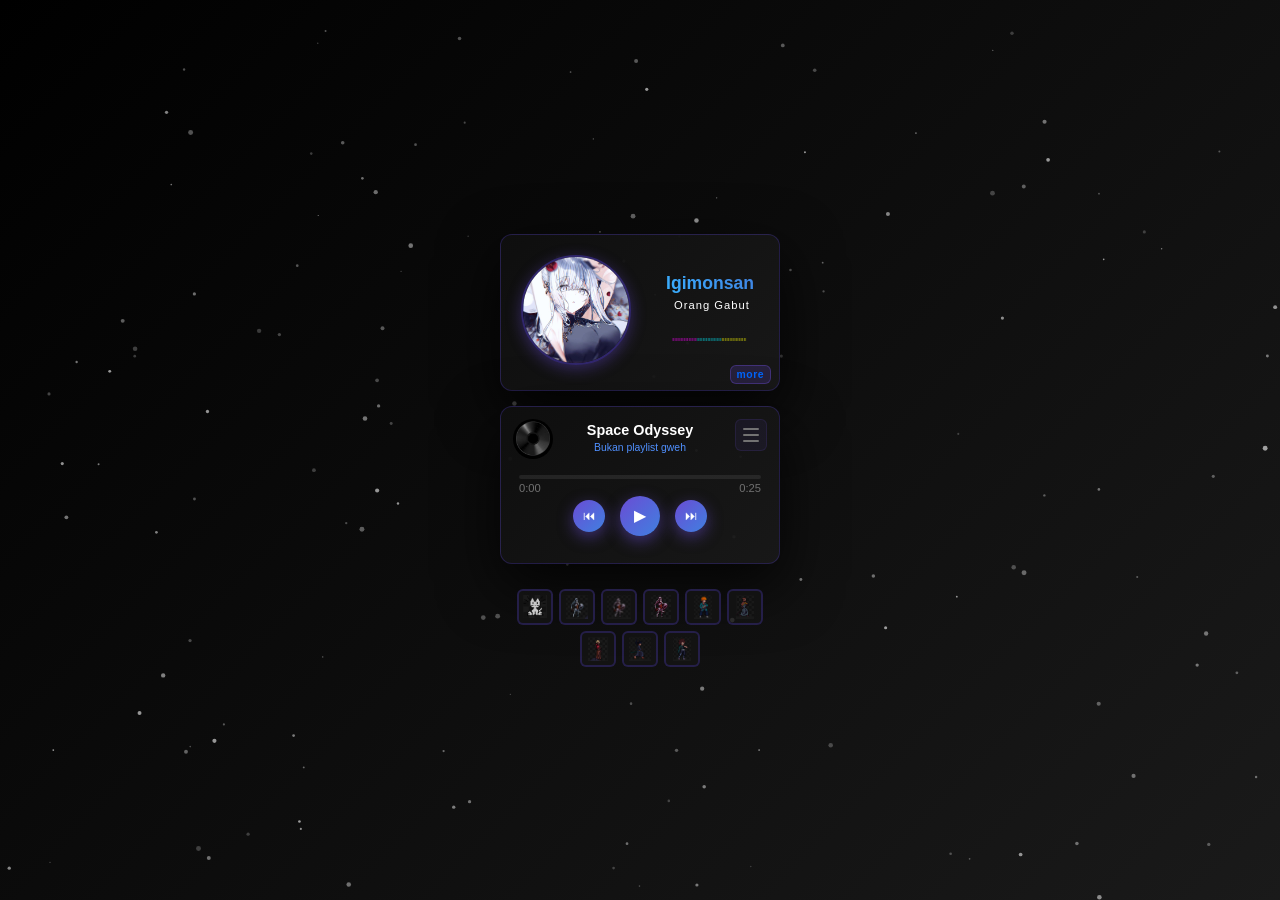
==== index.html @ a528ed0e "Page-2" ====
<!DOCTYPE html>
<html lang="id">

<head>
    <meta charset="UTF-8">
    <meta name="viewport" content="width=device-width, initial-scale=1.0">
    <title>Space Flip Cards</title>
    <link rel="stylesheet" href="style.css">
</head>

<body>
    <canvas id="particles-canvas"></canvas>

    <div class="container">
        <!-- Profile Card -->
        <div class="flip-card" id="profileCard">
            <div class="flip-card-inner">
                <div class="flip-card-front profile-front">
                    <div class="profile-image-container" id="profileImageContainer">
                        <img src="Assets/Profile Image/profile1.jpeg" alt="Profile" class="profile-image" id="profileImage">
                    </div>
                    <div class="profile-info">
                        <div class="profile-name">Igimonsan</div>
                        <div class="profile-title">Orang Gabut</div>
                        <canvas id="spectrum-canvas"></canvas>
                    </div>
                    <!-- More Button -->
                    <a href="Page_2/index.html" class="more-btn" title="View More">
                        More
                    </a>
                </div>
            </div>
        </div>

        <!-- Music Player Card -->
        <div class="flip-card" id="musicCard">
            <div class="flip-card-inner">
                <div class="flip-card-front">
                    <!-- Rotating Music Icon -->
                    <div class="rotating-music-icon">
                        <img src="Assets/Img/music_logo.jpeg" alt="Music Icon">
                    </div>

                    <!-- Playlist Menu Button -->
                    <button class="playlist-menu-btn" id="playlistMenuBtn">
                        <span></span>
                        <span></span>
                        <span></span>
                    </button>

                    <!-- Playlist Dropdown -->
                    <div class="playlist-dropdown" id="playlistDropdown">
                        <div class="playlist-header">Playlist</div>
                        <div class="playlist-items" id="playlistItems">
                            <!-- Playlist items will be generated by JS -->
                        </div>
                    </div>

                    <div class="music-player">
                        <div class="song-info">
                            <div class="song-title" id="songTitle">Space Odyssey</div>
                            <div class="song-artist">Bukan playlist gweh</div>
                        </div>
                        <div style="width: 100%;">
                            <div class="progress-container" id="progressContainer">
                                <div class="progress-bar" id="progressBar"></div>
                            </div>
                            <div class="time-display">
                                <span id="currentTime">0:00</span>
                                <span id="duration">0:00</span>
                            </div>
                        </div>
                        <div class="controls">
                            <button class="control-btn" id="prevBtn">⏮</button>
                            <button class="control-btn play-pause" id="playPauseBtn">▶</button>
                            <button class="control-btn" id="nextBtn">⏭</button>
                        </div>
                        <div class="error-message" id="errorMessage"></div>
                    </div>
                </div>
            </div>
        </div>

        <!-- Companion Control Panel -->
        <div class="companion-panel">
            <button class="companion-btn" data-companion="oneko" title="Oneko Cat">
                <img src="Assets/Img/oneko.png" alt="Oneko"
                    onerror="this.style.display='none'; this.parentElement.innerHTML='<span class=\'companion-btn-fallback\'>🐱</span>';">
            </button>
            <button class="companion-btn" data-companion="Knight_1" title="Knight 1">
                <img src="Assets/Img/Knight_1.png" alt="Knight 1"
                    onerror="this.style.display='none'; this.parentElement.innerHTML='<span class=\'companion-btn-fallback\'>⚔️</span>';">
            </button>
            <button class="companion-btn" data-companion="Knight_2" title="Knight 2">
                <img src="Assets/Img/Knight_2.png" alt="Knight 2"
                    onerror="this.style.display='none'; this.parentElement.innerHTML='<span class=\'companion-btn-fallback\'>🛡️</span>';">
            </button>
            <button class="companion-btn" data-companion="Knight_3" title="Knight 3">
                <img src="Assets/Img/Knight_3.png" alt="Knight 3"
                    onerror="this.style.display='none'; this.parentElement.innerHTML='<span class=\'companion-btn-fallback\'>⚔️</span>';">
            </button>
            <button class="companion-btn" data-companion="Fighter" title="Fighter">
                <img src="Assets/Img/Fighter.png" alt="Fighter"
                    onerror="this.style.display='none'; this.parentElement.innerHTML='<span class=\'companion-btn-fallback\'>👊</span>';">
            </button>
            <button class="companion-btn" data-companion="Fire_Wizard" title="Fire Wizard">
                <img src="Assets/Img/Fire_Wizard.png" alt="Fire Wizard"
                    onerror="this.style.display='none'; this.parentElement.innerHTML='<span class=\'companion-btn-fallback\'>🔥</span>';">
            </button>
            <button class="companion-btn" data-companion="Lightning_Mage" title="Lightning Mage">
                <img src="Assets/Img/Lightning_Mage.png" alt="Lightning Mage"
                    onerror="this.style.display='none'; this.parentElement.innerHTML='<span class=\'companion-btn-fallback\'>⚡</span>';">
            </button>
            <button class="companion-btn" data-companion="Samurai" title="Samurai">
                <img src="Assets/Img/Samurai.png" alt="Samurai"
                    onerror="this.style.display='none'; this.parentElement.innerHTML='<span class=\'companion-btn-fallback\'>🗡️</span>';">
            </button>
            <button class="companion-btn" data-companion="Shinobi" title="Shinobi">
                <img src="Assets/Img/Shinobi.png" alt="Shinobi"
                    onerror="this.style.display='none'; this.parentElement.innerHTML='<span class=\'companion-btn-fallback\'>🥷</span>';">
            </button>
        </div>
    </div>

    <audio id="audioPlayer" preload="metadata"></audio>
    <script src="script.js"></script>
    <script src="spectre.js"></script>
</body>

</html>
---- style.css ----
* {
    margin: 0;
    padding: 0;
    box-sizing: border-box;
    /* Disable tap highlight on mobile */
    -webkit-tap-highlight-color: transparent;
    -webkit-touch-callout: none;
    -webkit-user-select: none;
    -moz-user-select: none;
    -ms-user-select: none;
    user-select: none;
}

#spectrum-canvas {
    margin-left: 3.8px;
    width: 100% !important;
    height: 35px !important;
    margin-right: 2px !important;
    display: block !important;
    background: transparent !important;
    transform: translateZ(0) rotateX(0deg) rotateY(0deg) !important;
    backface-visibility: hidden !important;
    -webkit-backface-visibility: hidden !important;
    -webkit-transform: translateZ(0) rotateX(0deg) rotateY(0deg) !important;
    will-change: auto !important;
    position: relative !important;
}

.profile-info {
    transform: translateZ(0) rotateX(0deg) rotateY(0deg);
    backface-visibility: hidden;
    -webkit-backface-visibility: hidden;
    -webkit-transform: translateZ(0) rotateX(0deg) rotateY(0deg);
    transform-style: flat !important;
}

.profile-image-container {
    transform: translateZ(0) rotateX(0deg) rotateY(0deg);
    backface-visibility: hidden;
    -webkit-backface-visibility: hidden;
    transform-style: flat !important;
}

.profile-image {
    transform: translateZ(0) rotateX(0deg) rotateY(0deg);
    backface-visibility: hidden;
    -webkit-backface-visibility: hidden;
}

.flip-card-inner {
    backface-visibility: hidden;
    -webkit-backface-visibility: hidden;
}

body {
    font-family: 'Segoe UI', Tahoma, Geneva, Verdana, sans-serif;
    overflow-x: hidden;
    background: linear-gradient(135deg, #000000 0%, #0d0d0d 50%, #1a1a1a 100%);
    min-height: 100vh;
    display: flex;
    justify-content: center;
    align-items: center;
    padding: 20px;
    /* Additional mobile tap prevention */
    -webkit-tap-highlight-color: rgba(0, 0, 0, 0);
    -webkit-touch-callout: none;
}

#particles-canvas {
    position: fixed;
    top: 0;
    left: 0;
    width: 100%;
    height: 100%;
    z-index: 0;
}

.container {
    position: relative;
    z-index: 1;
    display: flex;
    flex-direction: column;
    gap: 15px;
    width: 100%;
    max-width: 280px;
}

.flip-card {
    width: 100%;
    aspect-ratio: 16 / 9;
    perspective: 1500px;
    cursor: pointer;
    transition: transform 0.3s ease-out;
    /* Disable tap highlight */
    -webkit-tap-highlight-color: transparent;
}

.flip-card:hover {
    transform: translateZ(20px);
}

.flip-card-inner {
    position: relative;
    width: 100%;
    height: 100%;
    transition: transform 0.6s ease-out;
    transform-style: preserve-3d;
}

.flip-card:hover .flip-card-inner,
.flip-card.flipped .flip-card-inner {
    transform: rotateY(25deg) rotateX(15deg);
}

.flip-card-front {
    position: absolute;
    width: 100%;
    height: 100%;
    backface-visibility: hidden;
    border-radius: 12px;
    padding: 18px;
    box-shadow: 0 20px 60px rgba(0, 0, 0, 0.8);
    background: linear-gradient(135deg, rgba(15, 15, 15, 0.95) 0%, rgba(25, 25, 25, 0.95) 100%);
    border: 1px solid rgba(80, 60, 200, 0.3);
    display: flex;
    align-items: center;
    justify-content: center;
}

/* More Button */
.more-btn {
    position: absolute;
    bottom: 6px;
    right: 8px;
    padding: 3px 6px;
    background: rgba(106, 76, 212, 0.2);
    border: 1px solid rgba(106, 76, 212, 0.4);
    border-radius: 6px;
    color: #0066ff;
    font-size: 0.65em;
    font-weight: 600;
    text-decoration: none;
    text-transform: lowercase;
    letter-spacing: 0.5px;
    cursor: pointer;
    transition: all 0.3s ease;
    z-index: 15;
    display: flex;
    align-items: center;
    justify-content: center;
    -webkit-tap-highlight-color: transparent;
    outline: none;
}

.more-btn:hover {
    background: rgba(106, 76, 212, 0.4);
    border-color: rgba(106, 76, 212, 0.6);
    transform: scale(1.05);
    box-shadow: 0 4px 12px rgba(106, 76, 212, 0.4);
}

.more-btn:active {
    transform: scale(0.95);
}

/* Rotating Music Icon */
.rotating-music-icon {
    position: absolute;
    top: 12px;
    left: 12px;
    width: 40px;
    height: 40px;
    animation: rotate 3s linear infinite;
    z-index: 10;
    border-radius: 50%;
    overflow: hidden;
}

.rotating-music-icon img {
    width: 100%;
    height: 100%;
    object-fit: cover;
    filter: drop-shadow(0 2px 8px rgba(106, 76, 212, 0.6));
}

@keyframes rotate {
    from {
        transform: rotate(0deg);
    }

    to {
        transform: rotate(360deg);
    }
}

/* Playlist Menu Button */
.playlist-menu-btn {
    position: absolute;
    top: 12px;
    right: 12px;
    width: 32px;
    height: 32px;
    background: rgba(106, 76, 212, 0.2);
    border: 1px solid rgba(106, 76, 212, 0.4);
    border-radius: 6px;
    cursor: not-allowed;
    display: flex;
    flex-direction: column;
    justify-content: center;
    align-items: center;
    gap: 4px;
    padding: 8px;
    z-index: 15;
    transition: all 0.3s ease;
    opacity: 0.4;
    /* Disable tap highlight */
    -webkit-tap-highlight-color: transparent;
    outline: none;
}

.playlist-menu-btn.enabled {
    cursor: pointer;
    opacity: 1;
}

.playlist-menu-btn.enabled:hover {
    background: rgba(106, 76, 212, 0.4);
    border-color: rgba(106, 76, 212, 0.6);
    transform: scale(1.05);
}

.playlist-menu-btn.active {
    background: rgba(106, 76, 212, 0.5);
    border-color: #6a4cd4;
}

.playlist-menu-btn span {
    display: block;
    width: 16px;
    height: 2px;
    background: #ffffff;
    border-radius: 1px;
    transition: all 0.3s ease;
}

.playlist-menu-btn.enabled:hover span {
    background: #6a4cd4;
}

/* Playlist Dropdown */
.playlist-dropdown {
    position: absolute;
    top: 50px;
    right: 12px;
    width: 200px;
    background: rgba(15, 15, 15, 0.98);
    border: 1px solid rgba(106, 76, 212, 0.5);
    border-radius: 8px;
    overflow: hidden;
    z-index: 20;
    opacity: 0;
    visibility: hidden;
    transform: translateY(-10px);
    transition: all 0.3s ease;
    box-shadow: 0 10px 30px rgba(0, 0, 0, 0.8);
}

.playlist-dropdown.show {
    opacity: 1;
    visibility: visible;
    transform: translateY(0);
}

.playlist-header {
    padding: 10px 12px;
    background: linear-gradient(135deg, rgba(106, 76, 212, 0.3), rgba(64, 128, 224, 0.3));
    color: #ffffff;
    font-size: 0.75em;
    font-weight: 600;
    text-transform: uppercase;
    letter-spacing: 1px;
    border-bottom: 1px solid rgba(106, 76, 212, 0.3);
}

.playlist-items {
    max-height: 160px;
    overflow-y: auto;
}

.playlist-items::-webkit-scrollbar {
    width: 6px;
}

.playlist-items::-webkit-scrollbar-track {
    background: rgba(255, 255, 255, 0.05);
}

.playlist-items::-webkit-scrollbar-thumb {
    background: rgba(106, 76, 212, 0.5);
    border-radius: 3px;
}

.playlist-items::-webkit-scrollbar-thumb:hover {
    background: rgba(106, 76, 212, 0.7);
}

.playlist-item {
    padding: 10px 12px;
    color: #cccccc;
    font-size: 0.75em;
    cursor: pointer;
    transition: all 0.2s ease;
    border-bottom: 1px solid rgba(255, 255, 255, 0.05);
    display: flex;
    align-items: center;
    gap: 8px;
    /* Disable tap highlight */
    -webkit-tap-highlight-color: transparent;
}

.playlist-item:hover {
    background: rgba(106, 76, 212, 0.2);
    color: #ffffff;
}

.playlist-item.active {
    background: linear-gradient(90deg, rgba(106, 76, 212, 0.3), rgba(64, 128, 224, 0.3));
    color: #ffffff;
    font-weight: 600;
}

.playlist-item::before {
    content: '♪';
    font-size: 1.2em;
    color: rgba(106, 76, 212, 0.6);
    transition: all 0.2s ease;
}

.playlist-item.active::before {
    color: #6a4cd4;
    animation: pulse 1.5s ease-in-out infinite;
}

@keyframes pulse {

    0%,
    100% {
        opacity: 1;
    }

    50% {
        opacity: 0.5;
    }
}

/* Profile Card Styles */
.profile-front {
    flex-direction: row;
    gap: 15px;
    justify-content: center;
    align-items: center;
}

.profile-image-container {
    flex-shrink: 0;
}

.profile-image {
    width: 110px;
    height: 110px;
    border-radius: 50%;
    object-fit: cover;
    border: 2px solid rgba(80, 60, 200, 0.5);
    box-shadow: 0 4px 15px rgba(106, 76, 212, 0.4);
    transition: opacity 0.3s ease, transform 0.3s ease;
}

.profile-image-container {
    flex-shrink: 0;
    cursor: pointer;
    /* Disable tap highlight */
    -webkit-tap-highlight-color: transparent;
}

.profile-image-container:hover .profile-image {
    transform: scale(1.05);
    box-shadow: 0 6px 20px rgba(106, 76, 212, 0.6);
}

.profile-info {
    display: flex;
    flex-direction: column;
    gap: 5px;
    text-align: left;
}

.profile-name {
    margin-left: 20px;
    font-size: 1.1em;
    font-weight: 700;
    background: linear-gradient(45deg, #39b0ff, #4080e0);
    -webkit-background-clip: text;
    -webkit-text-fill-color: transparent;
    background-clip: text;
    transform: translateZ(0) rotateX(0deg) rotateY(0deg);
}

.profile-title {
    margin-left: 28px;
    font-size: 0.7em;
    color: #ffffff;
    font-weight: 300;
    letter-spacing: 1px;
    transform: translateZ(0) rotateX(0deg) rotateY(0deg);
}

/* Music Player Styles */
.music-player {
    width: 100%;
    display: flex;
    flex-direction: column;
    align-items: center;
    gap: 12px;
}

.song-info {
    text-align: center;
}

.song-title {
    font-size: 0.9em;
    color: #ffffff;
    font-weight: 600;
    margin-bottom: 4px;
}

.song-artist {
    margin-bottom: 24px;
    font-size: 0.65em;
    color: #5090ff;
}

.progress-container {
    margin-top: -14px;
    width: 100%;
    height: 4px;
    background: rgba(255, 255, 255, 0.08);
    border-radius: 2px;
    overflow: hidden;
    cursor: pointer;
    /* Disable tap highlight */
    -webkit-tap-highlight-color: transparent;
}

.progress-bar {
    height: 100%;
    background: linear-gradient(90deg, #6a4cd4, #4080e0);
    width: 0%;
    transition: width 0.1s linear;
}

.time-display {
    display: flex;
    justify-content: space-between;
    width: 100%;
    color: #707070;
    font-size: 0.7em;
    margin-top: 3px;
}

.controls {
    display: flex;
    gap: 15px;
    align-items: center;
}

.control-btn {
    margin-bottom: -5px;
    margin-top: -10px;
    width: 32px;
    height: 32px;
    border-radius: 50%;
    border: none;
    background: linear-gradient(135deg, #6a4cd4, #4080e0);
    color: white;
    font-size: 0.8em;
    cursor: pointer;
    transition: all 0.3s;
    display: flex;
    align-items: center;
    justify-content: center;
    box-shadow: 0 5px 15px rgba(106, 76, 212, 0.5);
    /* Disable tap highlight */
    -webkit-tap-highlight-color: transparent;
    outline: none;
}

.control-btn:hover {
    transform: scale(1.1);
    box-shadow: 0 8px 25px rgba(106, 76, 212, 0.7);
}

.control-btn:active {
    transform: scale(0.95);
}

.control-btn.play-pause {
    width: 40px;
    height: 40px;
    font-size: 1em;
}

.error-message {
    font-size: 0.7em;
    color: #ff6b6b;
    text-align: center;
    margin-top: 5px;
}

/* Companion Control Panel */
.companion-panel {
    position: relative;
    z-index: 1;
    display: flex;
    justify-content: center;
    gap: 6px;
    margin-top: 10px;
    flex-wrap: wrap;
}

.companion-btn {
    width: 36px;
    height: 36px;
    border: 2px solid rgba(80, 60, 200, 0.3);
    border-radius: 6px;
    background: rgba(20, 20, 20, 0.8);
    cursor: pointer;
    transition: all 0.3s ease;
    padding: 4px;
    position: relative;
    overflow: hidden;
    display: flex;
    align-items: center;
    justify-content: center;
    /* Disable tap highlight */
    -webkit-tap-highlight-color: transparent;
    outline: none;
}

.companion-btn:hover {
    border-color: rgba(106, 76, 212, 0.6);
    transform: scale(1.1);
    box-shadow: 0 4px 12px rgba(106, 76, 212, 0.4);
}

.companion-btn.active {
    border-color: #6a4cd4;
    background: linear-gradient(135deg, rgba(106, 76, 212, 0.4), rgba(64, 128, 224, 0.4));
    box-shadow: 0 0 15px rgba(106, 76, 212, 0.7);
}

.companion-btn img {
    width: 100%;
    height: 100%;
    object-fit: contain;
    filter: brightness(0.9);
    transition: filter 0.3s ease;
}

.companion-btn.active img {
    filter: brightness(1.2);
}

.companion-btn:active {
    transform: scale(0.95);
}

.companion-btn-fallback {
    font-size: 1.2em;
}

/* Responsive Design - Mobile First Approach */
@media (max-width: 768px) {
    body {
        padding: 30px 20px;
    }

    .container {
        display: flex;
        flex-direction: column;
        gap: 15px;
        width: 150%;
        max-width: 340px;
        height: 100vh;
        justify-content: flex-start;
        align-items: center;
        padding-top: 150px;
    }

    #spectrum-canvas {
        width: 120px !important;
        height: 35px !important;
        margin-left: -28.5px !important;
        display: block !important;
        transform: translateZ(0) rotateX(0deg) rotateY(0deg) !important;
        backface-visibility: hidden !important;
        -webkit-backface-visibility: hidden !important;
        -webkit-transform: translateZ(0) rotateX(0deg) rotateY(0deg) !important;
        will-change: auto !important;
        position: relative !important;
    }

    .profile-info {
        transform: translateZ(0) rotateX(0deg) rotateY(0deg);
        backface-visibility: hidden;
        -webkit-backface-visibility: hidden;
        transform-style: flat !important;
    }

    .profile-image-container {
        transform: translateZ(0) rotateX(0deg) rotateY(0deg);
        transform-style: flat !important;
    }

    .flip-card-front {
        padding: 24px;
    }

    .profile-image {
        margin-right: 25px;
        transform: scale(0.95);
        transform-origin: left center;
    }

    .profile-name {
        margin-left: -20px;
        font-size: 1.4em;
    }

    .profile-title {
        margin-left: -10px;
        font-size: 0.85em;
    }

    .more-btn {
        bottom: 3px;
        right: 5px;
        padding: 1px 8px;
        font-size: 0.55em;
    }

    .rotating-music-icon {
        width: 35px;
        height: 35px;
        top: 10px;
        left: 10px;
    }

    .playlist-menu-btn {
        width: 30px;
        height: 30px;
        top: 10px;
        right: 10px;
    }

    .playlist-menu-btn span {
        width: 14px;
    }

    .playlist-dropdown {
        width: 180px;
        top: 45px;
        right: 10px;
    }

    .song-title {
        font-size: 0.8em;
    }

    .song-artist {
        font-size: 0.8em;
    }

    .progress-container {
        margin-top: 20px;
        margin-bottom: -33px;
        height: 2px;
    }

    .time-display {
        font-size: 0.65em;
        margin-top: 35px;
    }

    #musicCard .song-title {
        margin-top: 15px;
        margin-bottom: -5px;
        font-size: 0.8em;
        font-family: 'Orbitron', monospace;
    }

    #musicCard .song-artist {
        font-family: 'Share Tech Mono', monospace;
        margin-top: 9px;
        margin-bottom: -10px;
        font-size: 0.6em;
    }

    #musicCard .control-btn {
        margin-bottom: 5px;
        width: 34px;
        height: 34px;
        font-size: 1em;
    }

    #musicCard .control-btn.play-pause {
        width: 36px;
        height: 36px;
        font-size: 1.0em;
    }

    .controls {
        gap: 18px;
    }

    .error-message {
        font-size: 0.85em;
    }

    .companion-panel {
        gap: 9px;
        margin-top: 10px;
    }

    .companion-btn {
        width: 66px;
        height: 66px;
        padding: 3px;
        border-radius: 6px;
    }

    .companion-btn-fallback {
        font-size: 1.2em;
    }

    .flip-card {
        aspect-ratio: unset !important;
        width: 75%;
        height: 130px;
    }
}

@media (max-width: 480px) {
    body {
        padding: 25px 15px;
    }

    .container {
        max-width: 380px;
        gap: 18px;
    }

    .flip-card-front {
        padding: 22px;
    }

    .profile-image {
        width: 90px;
        height: 90px;
    }

    .profile-name {
        font-size: 1.3em;
    }

    .profile-title {
        font-size: 0.8em;
    }

    .more-btn {
        padding: 4px 12px;
        font-size: 0.65em;
    }

    .rotating-music-icon {
        width: 32px;
        height: 32px;
    }

    .song-title {
        font-size: 1.05em;
    }

    .song-artist {
        font-size: 0.75em;
    }

    .control-btn {
        width: 42px;
        height: 42px;
        font-size: 0.95em;
    }

    .control-btn.play-pause {
        width: 54px;
        height: 54px;
        font-size: 1.25em;
    }

    #spectrum-canvas {
        transform: translateZ(0) rotateX(0deg) rotateY(0deg) !important;
        -webkit-transform: translateZ(0) rotateX(0deg) rotateY(0deg) !important;
    }

    .controls {
        gap: 18px;
    }

    .companion-btn {
        width: 48px;
        height: 48px;
    }

    .companion-btn-fallback {
        font-size: 1.4em;
    }
}

@media (max-width: 360px) {
    .container {
        max-width: 340px;
    }

    .profile-image {
        width: 80px;
        height: 80px;
    }

    .more-btn {
        padding: 4px 10px;
        font-size: 0.6em;
    }

    .rotating-music-icon {
        width: 28px;
        height: 28px;
    }

    .companion-btn {
        width: 44px;
        height: 44px;
    }
}
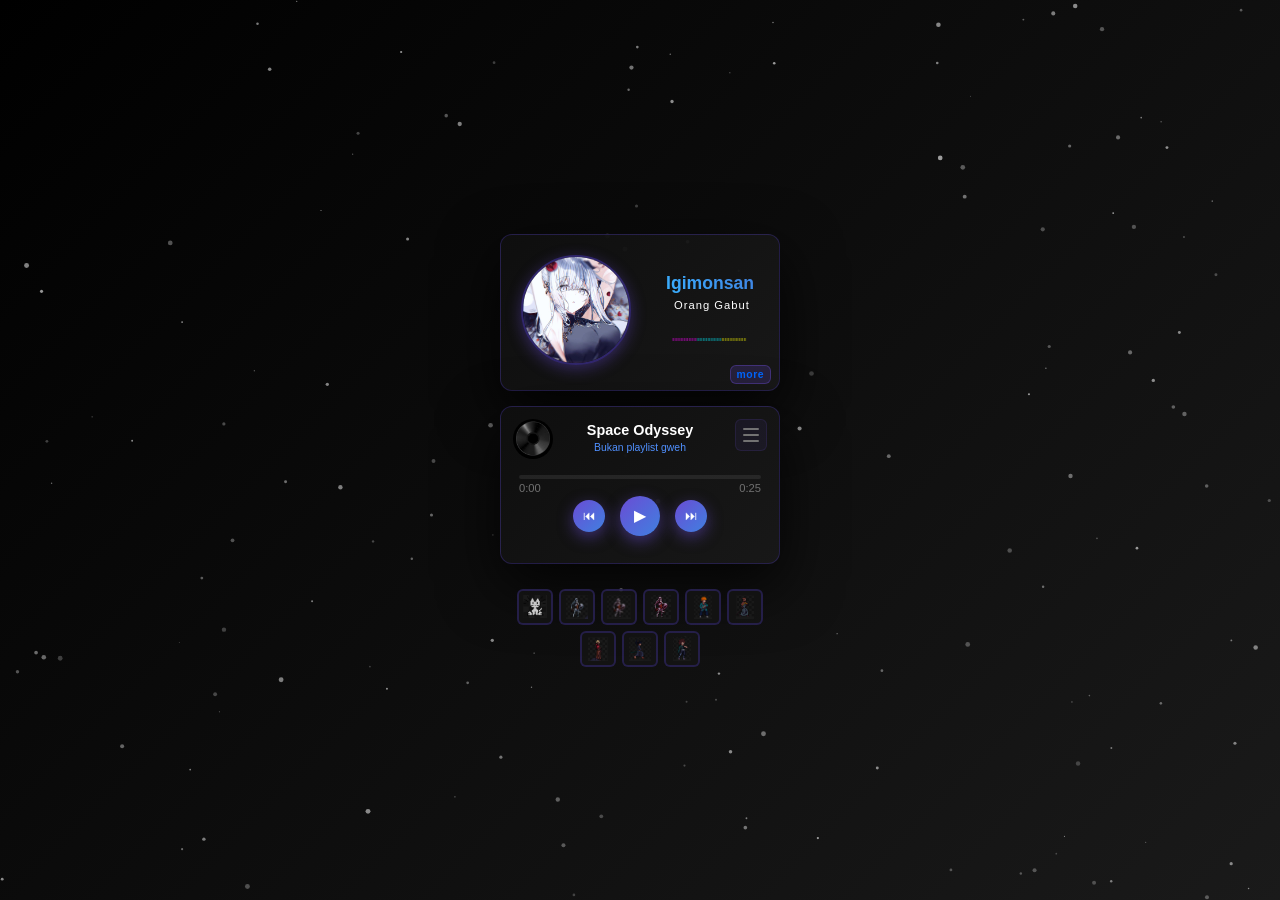
==== commit 72ae7c40: "update_page2" ====
--- a/index.html
+++ b/index.html
@@ -4,7 +4,7 @@
 <head>
     <meta charset="UTF-8">
     <meta name="viewport" content="width=device-width, initial-scale=1.0">
-    <title>Space Flip Cards</title>
+    <title>Gabut</title>
     <link rel="stylesheet" href="style.css">
 </head>
 
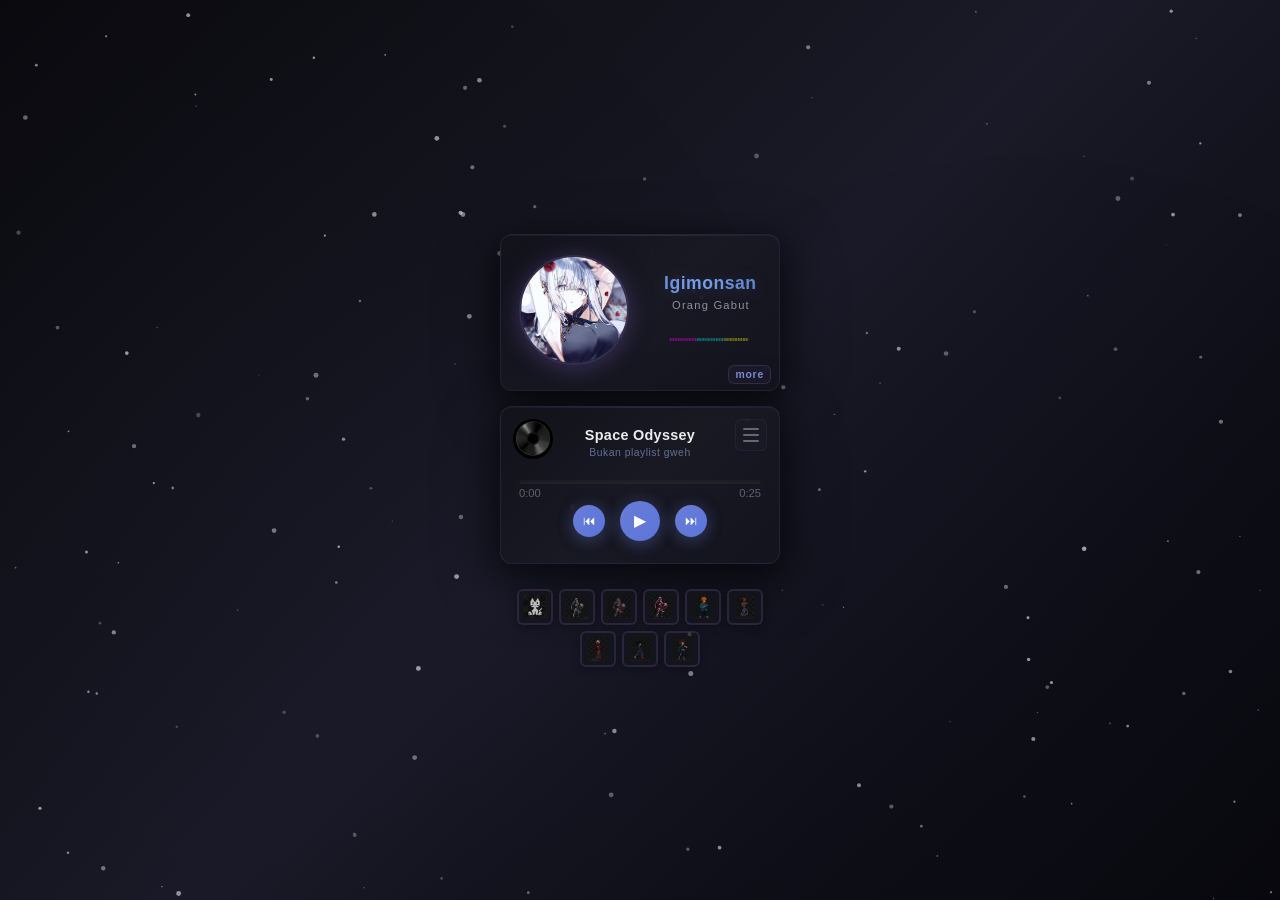
==== commit c5336e9f: "Update_Tampilan" ====
--- a/index.html
+++ b/index.html
@@ -17,7 +17,8 @@
             <div class="flip-card-inner">
                 <div class="flip-card-front profile-front">
                     <div class="profile-image-container" id="profileImageContainer">
-                        <img src="Assets/Profile Image/profile1.jpeg" alt="Profile" class="profile-image" id="profileImage">
+                        <img src="Assets/Profile Image/profile1.jpeg" alt="Profile" class="profile-image"
+                            id="profileImage">
                     </div>
                     <div class="profile-info">
                         <div class="profile-name">Igimonsan</div>
--- a/style.css
+++ b/style.css
@@ -1,8 +1,8 @@
+
 * {
     margin: 0;
     padding: 0;
     box-sizing: border-box;
-    /* Disable tap highlight on mobile */
     -webkit-tap-highlight-color: transparent;
     -webkit-touch-callout: none;
     -webkit-user-select: none;
@@ -55,15 +55,47 @@
 body {
     font-family: 'Segoe UI', Tahoma, Geneva, Verdana, sans-serif;
     overflow-x: hidden;
-    background: linear-gradient(135deg, #000000 0%, #0d0d0d 50%, #1a1a1a 100%);
+
+    background:
+        linear-gradient(135deg,
+            #0a0a0f 0%,
+            #12121a 25%,
+            #1a1a28 50%,
+            #0f0f18 75%,
+            #08080d 100%);
     min-height: 100vh;
     display: flex;
     justify-content: center;
     align-items: center;
     padding: 20px;
-    /* Additional mobile tap prevention */
+    position: relative;
     -webkit-tap-highlight-color: rgba(0, 0, 0, 0);
     -webkit-touch-callout: none;
+}
+
+body::before {
+    content: '';
+    position: fixed;
+    top: 0;
+    left: 0;
+    width: 100%;
+    height: 100%;
+    background-image:
+        radial-gradient(circle at 20% 50%, rgba(50, 40, 90, 0.03) 0%, transparent 50%),
+        radial-gradient(circle at 80% 80%, rgba(40, 50, 100, 0.02) 0%, transparent 50%);
+    pointer-events: none;
+    z-index: 0;
+    animation: subtleGrain 8s ease-in-out infinite alternate;
+}
+
+@keyframes subtleGrain {
+    0% {
+        opacity: 0.4;
+    }
+
+    100% {
+        opacity: 0.6;
+    }
 }
 
 #particles-canvas {
@@ -90,8 +122,7 @@
     aspect-ratio: 16 / 9;
     perspective: 1500px;
     cursor: pointer;
-    transition: transform 0.3s ease-out;
-    /* Disable tap highlight */
+    transition: transform 0.5s cubic-bezier(0.25, 0.46, 0.45, 0.94);
     -webkit-tap-highlight-color: transparent;
 }
 
@@ -103,7 +134,7 @@
     position: relative;
     width: 100%;
     height: 100%;
-    transition: transform 0.6s ease-out;
+    transition: transform 0.8s cubic-bezier(0.34, 1.56, 0.64, 1);
     transform-style: preserve-3d;
 }
 
@@ -119,31 +150,55 @@
     backface-visibility: hidden;
     border-radius: 12px;
     padding: 18px;
-    box-shadow: 0 20px 60px rgba(0, 0, 0, 0.8);
-    background: linear-gradient(135deg, rgba(15, 15, 15, 0.95) 0%, rgba(25, 25, 25, 0.95) 100%);
-    border: 1px solid rgba(80, 60, 200, 0.3);
+    box-shadow:
+        0 8px 32px rgba(0, 0, 0, 0.6),
+        0 16px 64px rgba(0, 0, 0, 0.4),
+        inset 0 1px 0 rgba(255, 255, 255, 0.03);
+    background:
+        linear-gradient(135deg,
+            rgba(18, 18, 26, 0.92) 0%,
+            rgba(25, 25, 35, 0.95) 50%,
+            rgba(20, 20, 30, 0.93) 100%);
+    border: 1px solid rgba(100, 80, 160, 0.2);
     display: flex;
     align-items: center;
     justify-content: center;
-}
-
-/* More Button */
+    position: relative;
+    overflow: hidden;
+}
+
+.flip-card-front::before {
+    content: '';
+    position: absolute;
+    top: 0;
+    left: 0;
+    right: 0;
+    height: 1px;
+    background: linear-gradient(90deg,
+            transparent,
+            rgba(120, 100, 180, 0.15),
+            transparent);
+}
+
 .more-btn {
     position: absolute;
     bottom: 6px;
     right: 8px;
     padding: 3px 6px;
-    background: rgba(106, 76, 212, 0.2);
-    border: 1px solid rgba(106, 76, 212, 0.4);
+    /* Refined glass background */
+    background: rgba(80, 70, 120, 0.12);
+    border: 1px solid rgba(120, 100, 180, 0.25);
     border-radius: 6px;
-    color: #0066ff;
+    /* Elegant blue-purple gradient */
+    color: #7a8fd8;
     font-size: 0.65em;
     font-weight: 600;
     text-decoration: none;
     text-transform: lowercase;
-    letter-spacing: 0.5px;
+    letter-spacing: 0.8px;
     cursor: pointer;
-    transition: all 0.3s ease;
+    /* Smoother transition */
+    transition: all 0.4s cubic-bezier(0.25, 0.46, 0.45, 0.94);
     z-index: 15;
     display: flex;
     align-items: center;
@@ -153,24 +208,27 @@
 }
 
 .more-btn:hover {
-    background: rgba(106, 76, 212, 0.4);
-    border-color: rgba(106, 76, 212, 0.6);
+    background: rgba(100, 85, 150, 0.22);
+    border-color: rgba(130, 110, 200, 0.4);
     transform: scale(1.05);
-    box-shadow: 0 4px 12px rgba(106, 76, 212, 0.4);
+    /* Softer, more refined glow */
+    box-shadow:
+        0 4px 16px rgba(100, 80, 160, 0.25),
+        0 0 24px rgba(120, 100, 180, 0.15);
+    color: #8fa5e8;
 }
 
 .more-btn:active {
     transform: scale(0.95);
 }
 
-/* Rotating Music Icon */
 .rotating-music-icon {
     position: absolute;
     top: 12px;
     left: 12px;
     width: 40px;
     height: 40px;
-    animation: rotate 3s linear infinite;
+    animation: rotate 4s linear infinite;
     z-index: 10;
     border-radius: 50%;
     overflow: hidden;
@@ -180,7 +238,7 @@
     width: 100%;
     height: 100%;
     object-fit: cover;
-    filter: drop-shadow(0 2px 8px rgba(106, 76, 212, 0.6));
+    filter: drop-shadow(0 2px 12px rgba(90, 70, 140, 0.4));
 }
 
 @keyframes rotate {
@@ -193,15 +251,14 @@
     }
 }
 
-/* Playlist Menu Button */
 .playlist-menu-btn {
     position: absolute;
     top: 12px;
     right: 12px;
     width: 32px;
     height: 32px;
-    background: rgba(106, 76, 212, 0.2);
-    border: 1px solid rgba(106, 76, 212, 0.4);
+    background: rgba(80, 70, 120, 0.12);
+    border: 1px solid rgba(120, 100, 180, 0.25);
     border-radius: 6px;
     cursor: not-allowed;
     display: flex;
@@ -211,9 +268,8 @@
     gap: 4px;
     padding: 8px;
     z-index: 15;
-    transition: all 0.3s ease;
+    transition: all 0.4s cubic-bezier(0.25, 0.46, 0.45, 0.94);
     opacity: 0.4;
-    /* Disable tap highlight */
     -webkit-tap-highlight-color: transparent;
     outline: none;
 }
@@ -224,45 +280,46 @@
 }
 
 .playlist-menu-btn.enabled:hover {
-    background: rgba(106, 76, 212, 0.4);
-    border-color: rgba(106, 76, 212, 0.6);
+    background: rgba(100, 85, 150, 0.22);
+    border-color: rgba(130, 110, 200, 0.4);
     transform: scale(1.05);
 }
 
 .playlist-menu-btn.active {
-    background: rgba(106, 76, 212, 0.5);
-    border-color: #6a4cd4;
+    background: rgba(110, 90, 160, 0.28);
+    border-color: rgba(140, 120, 210, 0.5);
 }
 
 .playlist-menu-btn span {
     display: block;
     width: 16px;
     height: 2px;
-    background: #ffffff;
+    background: rgba(255, 255, 255, 0.85);
     border-radius: 1px;
-    transition: all 0.3s ease;
+    transition: all 0.4s ease;
 }
 
 .playlist-menu-btn.enabled:hover span {
-    background: #6a4cd4;
-}
-
-/* Playlist Dropdown */
+    background: rgba(140, 120, 210, 0.9);
+}
+
 .playlist-dropdown {
     position: absolute;
     top: 50px;
     right: 12px;
     width: 200px;
-    background: rgba(15, 15, 15, 0.98);
-    border: 1px solid rgba(106, 76, 212, 0.5);
+    background: rgba(15, 15, 22, 0.96);
+    border: 1px solid rgba(120, 100, 180, 0.3);
     border-radius: 8px;
     overflow: hidden;
     z-index: 20;
     opacity: 0;
     visibility: hidden;
     transform: translateY(-10px);
-    transition: all 0.3s ease;
-    box-shadow: 0 10px 30px rgba(0, 0, 0, 0.8);
+    transition: all 0.4s cubic-bezier(0.34, 1.56, 0.64, 1);
+    box-shadow:
+        0 12px 40px rgba(0, 0, 0, 0.7),
+        0 0 24px rgba(80, 60, 140, 0.15);
 }
 
 .playlist-dropdown.show {
@@ -273,72 +330,74 @@
 
 .playlist-header {
     padding: 10px 12px;
-    background: linear-gradient(135deg, rgba(106, 76, 212, 0.3), rgba(64, 128, 224, 0.3));
-    color: #ffffff;
+    background: linear-gradient(135deg,
+            rgba(90, 75, 140, 0.25),
+            rgba(70, 90, 150, 0.25));
+    color: rgba(255, 255, 255, 0.9);
     font-size: 0.75em;
     font-weight: 600;
     text-transform: uppercase;
-    letter-spacing: 1px;
-    border-bottom: 1px solid rgba(106, 76, 212, 0.3);
+    letter-spacing: 1.2px;
+    border-bottom: 1px solid rgba(120, 100, 180, 0.2);
 }
 
 .playlist-items {
     max-height: 160px;
     overflow-y: auto;
 }
-
 .playlist-items::-webkit-scrollbar {
     width: 6px;
 }
 
 .playlist-items::-webkit-scrollbar-track {
-    background: rgba(255, 255, 255, 0.05);
+    background: rgba(255, 255, 255, 0.03);
 }
 
 .playlist-items::-webkit-scrollbar-thumb {
-    background: rgba(106, 76, 212, 0.5);
+    background: rgba(100, 85, 150, 0.4);
     border-radius: 3px;
 }
 
 .playlist-items::-webkit-scrollbar-thumb:hover {
-    background: rgba(106, 76, 212, 0.7);
+    background: rgba(120, 100, 180, 0.6);
 }
 
 .playlist-item {
     padding: 10px 12px;
-    color: #cccccc;
+    color: rgba(200, 200, 210, 0.85);
     font-size: 0.75em;
     cursor: pointer;
-    transition: all 0.2s ease;
-    border-bottom: 1px solid rgba(255, 255, 255, 0.05);
+    transition: all 0.3s ease;
+    border-bottom: 1px solid rgba(255, 255, 255, 0.03);
     display: flex;
     align-items: center;
     gap: 8px;
-    /* Disable tap highlight */
     -webkit-tap-highlight-color: transparent;
 }
 
 .playlist-item:hover {
-    background: rgba(106, 76, 212, 0.2);
-    color: #ffffff;
+    background: rgba(90, 75, 140, 0.15);
+    color: rgba(255, 255, 255, 0.95);
 }
 
 .playlist-item.active {
-    background: linear-gradient(90deg, rgba(106, 76, 212, 0.3), rgba(64, 128, 224, 0.3));
-    color: #ffffff;
+    background: linear-gradient(90deg,
+            rgba(90, 75, 140, 0.25),
+            rgba(70, 90, 150, 0.25));
+    color: rgba(255, 255, 255, 0.95);
     font-weight: 600;
 }
 
 .playlist-item::before {
     content: '♪';
     font-size: 1.2em;
-    color: rgba(106, 76, 212, 0.6);
-    transition: all 0.2s ease;
+    color: rgba(100, 85, 150, 0.5);
+    transition: all 0.3s ease;
 }
 
 .playlist-item.active::before {
-    color: #6a4cd4;
-    animation: pulse 1.5s ease-in-out infinite;
+    color: rgba(140, 120, 210, 0.8);
+    animation: pulse 2s ease-in-out infinite;
 }
 
 @keyframes pulse {
@@ -349,11 +408,10 @@
     }
 
     50% {
-        opacity: 0.5;
-    }
-}
-
-/* Profile Card Styles */
+        opacity: 0.4;
+    }
+}
+
 .profile-front {
     flex-direction: row;
     gap: 15px;
@@ -363,6 +421,8 @@
 
 .profile-image-container {
     flex-shrink: 0;
+    cursor: pointer;
+    -webkit-tap-highlight-color: transparent;
 }
 
 .profile-image {
@@ -370,21 +430,19 @@
     height: 110px;
     border-radius: 50%;
     object-fit: cover;
-    border: 2px solid rgba(80, 60, 200, 0.5);
-    box-shadow: 0 4px 15px rgba(106, 76, 212, 0.4);
-    transition: opacity 0.3s ease, transform 0.3s ease;
-}
-
-.profile-image-container {
-    flex-shrink: 0;
-    cursor: pointer;
-    /* Disable tap highlight */
-    -webkit-tap-highlight-color: transparent;
+    border: 2px solid rgba(110, 90, 160, 0.35);
+    box-shadow:
+        0 4px 20px rgba(90, 70, 140, 0.35),
+        0 0 30px rgba(100, 80, 150, 0.2);
+    transition: all 0.5s cubic-bezier(0.25, 0.46, 0.45, 0.94);
 }
 
 .profile-image-container:hover .profile-image {
     transform: scale(1.05);
-    box-shadow: 0 6px 20px rgba(106, 76, 212, 0.6);
+    border-color: rgba(130, 110, 200, 0.5);
+    box-shadow:
+        0 6px 28px rgba(100, 80, 160, 0.45),
+        0 0 40px rgba(120, 100, 180, 0.3);
 }
 
 .profile-info {
@@ -393,28 +451,31 @@
     gap: 5px;
     text-align: left;
 }
-
 .profile-name {
     margin-left: 20px;
     font-size: 1.1em;
     font-weight: 700;
-    background: linear-gradient(45deg, #39b0ff, #4080e0);
+    background: linear-gradient(120deg,
+            #6a8dd8 0%,
+            #7a9de8 40%,
+            #5a7dc8 100%);
     -webkit-background-clip: text;
     -webkit-text-fill-color: transparent;
     background-clip: text;
     transform: translateZ(0) rotateX(0deg) rotateY(0deg);
+    letter-spacing: 0.5px;
+    filter: drop-shadow(0 2px 8px rgba(90, 120, 200, 0.2));
 }
 
 .profile-title {
     margin-left: 28px;
     font-size: 0.7em;
-    color: #ffffff;
+    color: rgba(180, 185, 200, 0.75);
     font-weight: 300;
-    letter-spacing: 1px;
+    letter-spacing: 1.2px;
     transform: translateZ(0) rotateX(0deg) rotateY(0deg);
 }
 
-/* Music Player Styles */
 .music-player {
     width: 100%;
     display: flex;
@@ -429,43 +490,51 @@
 
 .song-title {
     font-size: 0.9em;
-    color: #ffffff;
+    color: rgba(255, 255, 255, 0.92);
     font-weight: 600;
     margin-bottom: 4px;
+    letter-spacing: 0.3px;
 }
 
 .song-artist {
     margin-bottom: 24px;
     font-size: 0.65em;
-    color: #5090ff;
+    color: rgba(130, 150, 200, 0.7);
+    font-weight: 400;
+    letter-spacing: 0.5px;
 }
 
 .progress-container {
     margin-top: -14px;
     width: 100%;
     height: 4px;
-    background: rgba(255, 255, 255, 0.08);
+    background: rgba(255, 255, 255, 0.05);
     border-radius: 2px;
     overflow: hidden;
     cursor: pointer;
-    /* Disable tap highlight */
     -webkit-tap-highlight-color: transparent;
+    box-shadow: inset 0 1px 3px rgba(0, 0, 0, 0.3);
 }
 
 .progress-bar {
     height: 100%;
-    background: linear-gradient(90deg, #6a4cd4, #4080e0);
+    background: linear-gradient(90deg,
+            #7a8dd8 0%,
+            #6a85d8 50%,
+            #5a7dd8 100%);
     width: 0%;
     transition: width 0.1s linear;
+    box-shadow: 0 0 12px rgba(100, 120, 200, 0.4);
 }
 
 .time-display {
     display: flex;
     justify-content: space-between;
     width: 100%;
-    color: #707070;
+    color: rgba(140, 145, 160, 0.6);
     font-size: 0.7em;
     margin-top: 3px;
+    font-weight: 400;
 }
 
 .controls {
@@ -475,29 +544,37 @@
 }
 
 .control-btn {
-    margin-bottom: -5px;
+    margin-bottom: -15px;
     margin-top: -10px;
     width: 32px;
     height: 32px;
     border-radius: 50%;
     border: none;
-    background: linear-gradient(135deg, #6a4cd4, #4080e0);
+    background: linear-gradient(135deg,
+            #6a7dd8 0%,
+            #5a75d8 100%);
     color: white;
     font-size: 0.8em;
     cursor: pointer;
-    transition: all 0.3s;
+    transition: all 0.4s cubic-bezier(0.25, 0.46, 0.45, 0.94);
     display: flex;
     align-items: center;
     justify-content: center;
-    box-shadow: 0 5px 15px rgba(106, 76, 212, 0.5);
-    /* Disable tap highlight */
+    box-shadow:
+        0 4px 16px rgba(90, 110, 180, 0.35),
+        0 0 20px rgba(100, 120, 200, 0.15);
     -webkit-tap-highlight-color: transparent;
     outline: none;
 }
 
 .control-btn:hover {
     transform: scale(1.1);
-    box-shadow: 0 8px 25px rgba(106, 76, 212, 0.7);
+    box-shadow:
+        0 6px 24px rgba(100, 120, 200, 0.45),
+        0 0 30px rgba(110, 130, 210, 0.25);
+    background: linear-gradient(135deg,
+            #7a8de8 0%,
+            #6a85e8 100%);
 }
 
 .control-btn:active {
@@ -512,12 +589,11 @@
 
 .error-message {
     font-size: 0.7em;
-    color: #ff6b6b;
+    color: rgba(255, 120, 130, 0.8);
     text-align: center;
     margin-top: 5px;
 }
 
-/* Companion Control Panel */
 .companion-panel {
     position: relative;
     z-index: 1;
@@ -531,44 +607,65 @@
 .companion-btn {
     width: 36px;
     height: 36px;
-    border: 2px solid rgba(80, 60, 200, 0.3);
+    border: 2px solid rgba(110, 90, 160, 0.25);
     border-radius: 6px;
-    background: rgba(20, 20, 20, 0.8);
+    background: rgba(20, 20, 28, 0.7);
     cursor: pointer;
-    transition: all 0.3s ease;
+    transition: all 0.4s cubic-bezier(0.25, 0.46, 0.45, 0.94);
     padding: 4px;
     position: relative;
     overflow: hidden;
     display: flex;
     align-items: center;
     justify-content: center;
-    /* Disable tap highlight */
     -webkit-tap-highlight-color: transparent;
     outline: none;
+    box-shadow: 0 2px 8px rgba(0, 0, 0, 0.3);
+}
+
+.companion-btn::before {
+    content: '';
+    position: absolute;
+    inset: 0;
+    background: radial-gradient(circle at center,
+            rgba(100, 80, 150, 0.08) 0%,
+            transparent 70%);
+    opacity: 0;
+    transition: opacity 0.4s ease;
 }
 
 .companion-btn:hover {
-    border-color: rgba(106, 76, 212, 0.6);
+    border-color: rgba(130, 110, 200, 0.45);
     transform: scale(1.1);
-    box-shadow: 0 4px 12px rgba(106, 76, 212, 0.4);
+    box-shadow:
+        0 4px 16px rgba(90, 70, 140, 0.3),
+        0 0 20px rgba(100, 80, 150, 0.2);
+}
+
+.companion-btn:hover::before {
+    opacity: 1;
 }
 
 .companion-btn.active {
-    border-color: #6a4cd4;
-    background: linear-gradient(135deg, rgba(106, 76, 212, 0.4), rgba(64, 128, 224, 0.4));
-    box-shadow: 0 0 15px rgba(106, 76, 212, 0.7);
+    border-color: rgba(140, 120, 210, 0.6);
+    background: linear-gradient(135deg,
+            rgba(90, 75, 140, 0.35),
+            rgba(70, 90, 150, 0.35));
+    box-shadow:
+        0 0 20px rgba(110, 90, 170, 0.5),
+        0 4px 16px rgba(90, 70, 140, 0.4);
 }
 
 .companion-btn img {
     width: 100%;
     height: 100%;
     object-fit: contain;
-    filter: brightness(0.9);
-    transition: filter 0.3s ease;
+    filter: brightness(0.85) saturate(0.9);
+    transition: filter 0.4s ease;
 }
 
 .companion-btn.active img {
-    filter: brightness(1.2);
+    filter: brightness(1.1) saturate(1.1);
 }
 
 .companion-btn:active {
@@ -579,7 +676,6 @@
     font-size: 1.2em;
 }
 
-/* Responsive Design - Mobile First Approach */
 @media (max-width: 768px) {
     body {
         padding: 30px 20px;
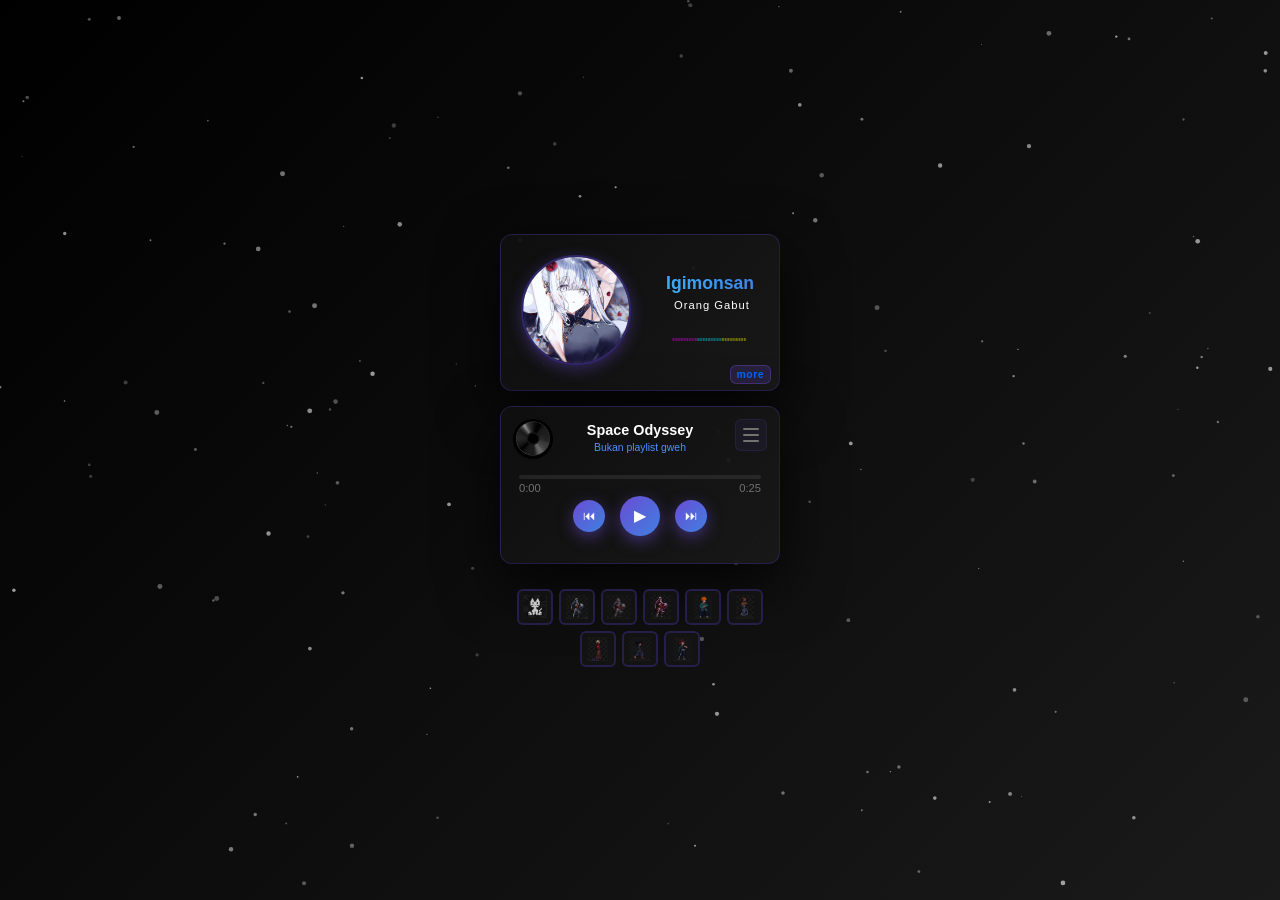
==== commit 351ede17: "fixplaylist" ====
--- a/index.html
+++ b/index.html
@@ -53,7 +53,7 @@
                     <div class="playlist-dropdown" id="playlistDropdown">
                         <div class="playlist-header">Playlist</div>
                         <div class="playlist-items" id="playlistItems">
-                            <!-- Playlist items will be generated by JS -->
+                            
                         </div>
                     </div>
 
--- a/style.css
+++ b/style.css
@@ -1,8 +1,8 @@
-
 * {
     margin: 0;
     padding: 0;
     box-sizing: border-box;
+    /* Disable tap highlight on mobile */
     -webkit-tap-highlight-color: transparent;
     -webkit-touch-callout: none;
     -webkit-user-select: none;
@@ -55,47 +55,15 @@
 body {
     font-family: 'Segoe UI', Tahoma, Geneva, Verdana, sans-serif;
     overflow-x: hidden;
-
-    background:
-        linear-gradient(135deg,
-            #0a0a0f 0%,
-            #12121a 25%,
-            #1a1a28 50%,
-            #0f0f18 75%,
-            #08080d 100%);
+    background: linear-gradient(135deg, #000000 0%, #0d0d0d 50%, #1a1a1a 100%);
     min-height: 100vh;
     display: flex;
     justify-content: center;
     align-items: center;
     padding: 20px;
-    position: relative;
+    /* Additional mobile tap prevention */
     -webkit-tap-highlight-color: rgba(0, 0, 0, 0);
     -webkit-touch-callout: none;
-}
-
-body::before {
-    content: '';
-    position: fixed;
-    top: 0;
-    left: 0;
-    width: 100%;
-    height: 100%;
-    background-image:
-        radial-gradient(circle at 20% 50%, rgba(50, 40, 90, 0.03) 0%, transparent 50%),
-        radial-gradient(circle at 80% 80%, rgba(40, 50, 100, 0.02) 0%, transparent 50%);
-    pointer-events: none;
-    z-index: 0;
-    animation: subtleGrain 8s ease-in-out infinite alternate;
-}
-
-@keyframes subtleGrain {
-    0% {
-        opacity: 0.4;
-    }
-
-    100% {
-        opacity: 0.6;
-    }
 }
 
 #particles-canvas {
@@ -122,7 +90,8 @@
     aspect-ratio: 16 / 9;
     perspective: 1500px;
     cursor: pointer;
-    transition: transform 0.5s cubic-bezier(0.25, 0.46, 0.45, 0.94);
+    transition: transform 0.3s ease-out;
+    /* Disable tap highlight */
     -webkit-tap-highlight-color: transparent;
 }
 
@@ -134,7 +103,7 @@
     position: relative;
     width: 100%;
     height: 100%;
-    transition: transform 0.8s cubic-bezier(0.34, 1.56, 0.64, 1);
+    transition: transform 0.6s ease-out;
     transform-style: preserve-3d;
 }
 
@@ -150,55 +119,31 @@
     backface-visibility: hidden;
     border-radius: 12px;
     padding: 18px;
-    box-shadow:
-        0 8px 32px rgba(0, 0, 0, 0.6),
-        0 16px 64px rgba(0, 0, 0, 0.4),
-        inset 0 1px 0 rgba(255, 255, 255, 0.03);
-    background:
-        linear-gradient(135deg,
-            rgba(18, 18, 26, 0.92) 0%,
-            rgba(25, 25, 35, 0.95) 50%,
-            rgba(20, 20, 30, 0.93) 100%);
-    border: 1px solid rgba(100, 80, 160, 0.2);
+    box-shadow: 0 20px 60px rgba(0, 0, 0, 0.8);
+    background: linear-gradient(135deg, rgba(15, 15, 15, 0.95) 0%, rgba(25, 25, 25, 0.95) 100%);
+    border: 1px solid rgba(80, 60, 200, 0.3);
     display: flex;
     align-items: center;
     justify-content: center;
-    position: relative;
-    overflow: hidden;
-}
-
-.flip-card-front::before {
-    content: '';
-    position: absolute;
-    top: 0;
-    left: 0;
-    right: 0;
-    height: 1px;
-    background: linear-gradient(90deg,
-            transparent,
-            rgba(120, 100, 180, 0.15),
-            transparent);
-}
-
+}
+
+/* More Button */
 .more-btn {
     position: absolute;
     bottom: 6px;
     right: 8px;
     padding: 3px 6px;
-    /* Refined glass background */
-    background: rgba(80, 70, 120, 0.12);
-    border: 1px solid rgba(120, 100, 180, 0.25);
+    background: rgba(106, 76, 212, 0.2);
+    border: 1px solid rgba(106, 76, 212, 0.4);
     border-radius: 6px;
-    /* Elegant blue-purple gradient */
-    color: #7a8fd8;
+    color: #0066ff;
     font-size: 0.65em;
     font-weight: 600;
     text-decoration: none;
     text-transform: lowercase;
-    letter-spacing: 0.8px;
+    letter-spacing: 0.5px;
     cursor: pointer;
-    /* Smoother transition */
-    transition: all 0.4s cubic-bezier(0.25, 0.46, 0.45, 0.94);
+    transition: all 0.3s ease;
     z-index: 15;
     display: flex;
     align-items: center;
@@ -208,27 +153,24 @@
 }
 
 .more-btn:hover {
-    background: rgba(100, 85, 150, 0.22);
-    border-color: rgba(130, 110, 200, 0.4);
+    background: rgba(106, 76, 212, 0.4);
+    border-color: rgba(106, 76, 212, 0.6);
     transform: scale(1.05);
-    /* Softer, more refined glow */
-    box-shadow:
-        0 4px 16px rgba(100, 80, 160, 0.25),
-        0 0 24px rgba(120, 100, 180, 0.15);
-    color: #8fa5e8;
+    box-shadow: 0 4px 12px rgba(106, 76, 212, 0.4);
 }
 
 .more-btn:active {
     transform: scale(0.95);
 }
 
+/* Rotating Music Icon */
 .rotating-music-icon {
     position: absolute;
     top: 12px;
     left: 12px;
     width: 40px;
     height: 40px;
-    animation: rotate 4s linear infinite;
+    animation: rotate 3s linear infinite;
     z-index: 10;
     border-radius: 50%;
     overflow: hidden;
@@ -238,7 +180,7 @@
     width: 100%;
     height: 100%;
     object-fit: cover;
-    filter: drop-shadow(0 2px 12px rgba(90, 70, 140, 0.4));
+    filter: drop-shadow(0 2px 8px rgba(106, 76, 212, 0.6));
 }
 
 @keyframes rotate {
@@ -251,14 +193,15 @@
     }
 }
 
+/* Playlist Menu Button */
 .playlist-menu-btn {
     position: absolute;
     top: 12px;
     right: 12px;
     width: 32px;
     height: 32px;
-    background: rgba(80, 70, 120, 0.12);
-    border: 1px solid rgba(120, 100, 180, 0.25);
+    background: rgba(106, 76, 212, 0.2);
+    border: 1px solid rgba(106, 76, 212, 0.4);
     border-radius: 6px;
     cursor: not-allowed;
     display: flex;
@@ -268,8 +211,9 @@
     gap: 4px;
     padding: 8px;
     z-index: 15;
-    transition: all 0.4s cubic-bezier(0.25, 0.46, 0.45, 0.94);
+    transition: all 0.3s ease;
     opacity: 0.4;
+    /* Disable tap highlight */
     -webkit-tap-highlight-color: transparent;
     outline: none;
 }
@@ -280,46 +224,45 @@
 }
 
 .playlist-menu-btn.enabled:hover {
-    background: rgba(100, 85, 150, 0.22);
-    border-color: rgba(130, 110, 200, 0.4);
+    background: rgba(106, 76, 212, 0.4);
+    border-color: rgba(106, 76, 212, 0.6);
     transform: scale(1.05);
 }
 
 .playlist-menu-btn.active {
-    background: rgba(110, 90, 160, 0.28);
-    border-color: rgba(140, 120, 210, 0.5);
+    background: rgba(106, 76, 212, 0.5);
+    border-color: #6a4cd4;
 }
 
 .playlist-menu-btn span {
     display: block;
     width: 16px;
     height: 2px;
-    background: rgba(255, 255, 255, 0.85);
+    background: #ffffff;
     border-radius: 1px;
-    transition: all 0.4s ease;
+    transition: all 0.3s ease;
 }
 
 .playlist-menu-btn.enabled:hover span {
-    background: rgba(140, 120, 210, 0.9);
-}
-
+    background: #6a4cd4;
+}
+
+/* Playlist Dropdown */
 .playlist-dropdown {
     position: absolute;
     top: 50px;
     right: 12px;
     width: 200px;
-    background: rgba(15, 15, 22, 0.96);
-    border: 1px solid rgba(120, 100, 180, 0.3);
+    background: rgba(15, 15, 15, 0.98);
+    border: 1px solid rgba(106, 76, 212, 0.5);
     border-radius: 8px;
     overflow: hidden;
     z-index: 20;
     opacity: 0;
     visibility: hidden;
     transform: translateY(-10px);
-    transition: all 0.4s cubic-bezier(0.34, 1.56, 0.64, 1);
-    box-shadow:
-        0 12px 40px rgba(0, 0, 0, 0.7),
-        0 0 24px rgba(80, 60, 140, 0.15);
+    transition: all 0.3s ease;
+    box-shadow: 0 10px 30px rgba(0, 0, 0, 0.8);
 }
 
 .playlist-dropdown.show {
@@ -330,74 +273,72 @@
 
 .playlist-header {
     padding: 10px 12px;
-    background: linear-gradient(135deg,
-            rgba(90, 75, 140, 0.25),
-            rgba(70, 90, 150, 0.25));
-    color: rgba(255, 255, 255, 0.9);
+    background: linear-gradient(135deg, rgba(106, 76, 212, 0.3), rgba(64, 128, 224, 0.3));
+    color: #ffffff;
     font-size: 0.75em;
     font-weight: 600;
     text-transform: uppercase;
-    letter-spacing: 1.2px;
-    border-bottom: 1px solid rgba(120, 100, 180, 0.2);
+    letter-spacing: 1px;
+    border-bottom: 1px solid rgba(106, 76, 212, 0.3);
 }
 
 .playlist-items {
     max-height: 160px;
     overflow-y: auto;
 }
+
 .playlist-items::-webkit-scrollbar {
     width: 6px;
 }
 
 .playlist-items::-webkit-scrollbar-track {
-    background: rgba(255, 255, 255, 0.03);
+    background: rgba(255, 255, 255, 0.05);
 }
 
 .playlist-items::-webkit-scrollbar-thumb {
-    background: rgba(100, 85, 150, 0.4);
+    background: rgba(106, 76, 212, 0.5);
     border-radius: 3px;
 }
 
 .playlist-items::-webkit-scrollbar-thumb:hover {
-    background: rgba(120, 100, 180, 0.6);
+    background: rgba(106, 76, 212, 0.7);
 }
 
 .playlist-item {
     padding: 10px 12px;
-    color: rgba(200, 200, 210, 0.85);
+    color: #cccccc;
     font-size: 0.75em;
     cursor: pointer;
-    transition: all 0.3s ease;
-    border-bottom: 1px solid rgba(255, 255, 255, 0.03);
+    transition: all 0.2s ease;
+    border-bottom: 1px solid rgba(255, 255, 255, 0.05);
     display: flex;
     align-items: center;
     gap: 8px;
+    /* Disable tap highlight */
     -webkit-tap-highlight-color: transparent;
 }
 
 .playlist-item:hover {
-    background: rgba(90, 75, 140, 0.15);
-    color: rgba(255, 255, 255, 0.95);
+    background: rgba(106, 76, 212, 0.2);
+    color: #ffffff;
 }
 
 .playlist-item.active {
-    background: linear-gradient(90deg,
-            rgba(90, 75, 140, 0.25),
-            rgba(70, 90, 150, 0.25));
-    color: rgba(255, 255, 255, 0.95);
+    background: linear-gradient(90deg, rgba(106, 76, 212, 0.3), rgba(64, 128, 224, 0.3));
+    color: #ffffff;
     font-weight: 600;
 }
 
 .playlist-item::before {
     content: '♪';
     font-size: 1.2em;
-    color: rgba(100, 85, 150, 0.5);
-    transition: all 0.3s ease;
+    color: rgba(106, 76, 212, 0.6);
+    transition: all 0.2s ease;
 }
 
 .playlist-item.active::before {
-    color: rgba(140, 120, 210, 0.8);
-    animation: pulse 2s ease-in-out infinite;
+    color: #6a4cd4;
+    animation: pulse 1.5s ease-in-out infinite;
 }
 
 @keyframes pulse {
@@ -408,10 +349,11 @@
     }
 
     50% {
-        opacity: 0.4;
-    }
-}
-
+        opacity: 0.5;
+    }
+}
+
+/* Profile Card Styles */
 .profile-front {
     flex-direction: row;
     gap: 15px;
@@ -421,8 +363,6 @@
 
 .profile-image-container {
     flex-shrink: 0;
-    cursor: pointer;
-    -webkit-tap-highlight-color: transparent;
 }
 
 .profile-image {
@@ -430,19 +370,21 @@
     height: 110px;
     border-radius: 50%;
     object-fit: cover;
-    border: 2px solid rgba(110, 90, 160, 0.35);
-    box-shadow:
-        0 4px 20px rgba(90, 70, 140, 0.35),
-        0 0 30px rgba(100, 80, 150, 0.2);
-    transition: all 0.5s cubic-bezier(0.25, 0.46, 0.45, 0.94);
+    border: 2px solid rgba(80, 60, 200, 0.5);
+    box-shadow: 0 4px 15px rgba(106, 76, 212, 0.4);
+    transition: opacity 0.3s ease, transform 0.3s ease;
+}
+
+.profile-image-container {
+    flex-shrink: 0;
+    cursor: pointer;
+    /* Disable tap highlight */
+    -webkit-tap-highlight-color: transparent;
 }
 
 .profile-image-container:hover .profile-image {
     transform: scale(1.05);
-    border-color: rgba(130, 110, 200, 0.5);
-    box-shadow:
-        0 6px 28px rgba(100, 80, 160, 0.45),
-        0 0 40px rgba(120, 100, 180, 0.3);
+    box-shadow: 0 6px 20px rgba(106, 76, 212, 0.6);
 }
 
 .profile-info {
@@ -451,31 +393,28 @@
     gap: 5px;
     text-align: left;
 }
+
 .profile-name {
     margin-left: 20px;
     font-size: 1.1em;
     font-weight: 700;
-    background: linear-gradient(120deg,
-            #6a8dd8 0%,
-            #7a9de8 40%,
-            #5a7dc8 100%);
+    background: linear-gradient(45deg, #39b0ff, #4080e0);
     -webkit-background-clip: text;
     -webkit-text-fill-color: transparent;
     background-clip: text;
     transform: translateZ(0) rotateX(0deg) rotateY(0deg);
-    letter-spacing: 0.5px;
-    filter: drop-shadow(0 2px 8px rgba(90, 120, 200, 0.2));
 }
 
 .profile-title {
     margin-left: 28px;
     font-size: 0.7em;
-    color: rgba(180, 185, 200, 0.75);
+    color: #ffffff;
     font-weight: 300;
-    letter-spacing: 1.2px;
+    letter-spacing: 1px;
     transform: translateZ(0) rotateX(0deg) rotateY(0deg);
 }
 
+/* Music Player Styles */
 .music-player {
     width: 100%;
     display: flex;
@@ -490,51 +429,43 @@
 
 .song-title {
     font-size: 0.9em;
-    color: rgba(255, 255, 255, 0.92);
+    color: #ffffff;
     font-weight: 600;
     margin-bottom: 4px;
-    letter-spacing: 0.3px;
 }
 
 .song-artist {
     margin-bottom: 24px;
     font-size: 0.65em;
-    color: rgba(130, 150, 200, 0.7);
-    font-weight: 400;
-    letter-spacing: 0.5px;
+    color: #5090ff;
 }
 
 .progress-container {
     margin-top: -14px;
     width: 100%;
     height: 4px;
-    background: rgba(255, 255, 255, 0.05);
+    background: rgba(255, 255, 255, 0.08);
     border-radius: 2px;
     overflow: hidden;
     cursor: pointer;
+    /* Disable tap highlight */
     -webkit-tap-highlight-color: transparent;
-    box-shadow: inset 0 1px 3px rgba(0, 0, 0, 0.3);
 }
 
 .progress-bar {
     height: 100%;
-    background: linear-gradient(90deg,
-            #7a8dd8 0%,
-            #6a85d8 50%,
-            #5a7dd8 100%);
+    background: linear-gradient(90deg, #6a4cd4, #4080e0);
     width: 0%;
     transition: width 0.1s linear;
-    box-shadow: 0 0 12px rgba(100, 120, 200, 0.4);
 }
 
 .time-display {
     display: flex;
     justify-content: space-between;
     width: 100%;
-    color: rgba(140, 145, 160, 0.6);
+    color: #707070;
     font-size: 0.7em;
     margin-top: 3px;
-    font-weight: 400;
 }
 
 .controls {
@@ -544,37 +475,29 @@
 }
 
 .control-btn {
-    margin-bottom: -15px;
+    margin-bottom: -5px;
     margin-top: -10px;
     width: 32px;
     height: 32px;
     border-radius: 50%;
     border: none;
-    background: linear-gradient(135deg,
-            #6a7dd8 0%,
-            #5a75d8 100%);
+    background: linear-gradient(135deg, #6a4cd4, #4080e0);
     color: white;
     font-size: 0.8em;
     cursor: pointer;
-    transition: all 0.4s cubic-bezier(0.25, 0.46, 0.45, 0.94);
+    transition: all 0.3s;
     display: flex;
     align-items: center;
     justify-content: center;
-    box-shadow:
-        0 4px 16px rgba(90, 110, 180, 0.35),
-        0 0 20px rgba(100, 120, 200, 0.15);
+    box-shadow: 0 5px 15px rgba(106, 76, 212, 0.5);
+    /* Disable tap highlight */
     -webkit-tap-highlight-color: transparent;
     outline: none;
 }
 
 .control-btn:hover {
     transform: scale(1.1);
-    box-shadow:
-        0 6px 24px rgba(100, 120, 200, 0.45),
-        0 0 30px rgba(110, 130, 210, 0.25);
-    background: linear-gradient(135deg,
-            #7a8de8 0%,
-            #6a85e8 100%);
+    box-shadow: 0 8px 25px rgba(106, 76, 212, 0.7);
 }
 
 .control-btn:active {
@@ -589,11 +512,12 @@
 
 .error-message {
     font-size: 0.7em;
-    color: rgba(255, 120, 130, 0.8);
+    color: #ff6b6b;
     text-align: center;
     margin-top: 5px;
 }
 
+/* Companion Control Panel */
 .companion-panel {
     position: relative;
     z-index: 1;
@@ -607,65 +531,44 @@
 .companion-btn {
     width: 36px;
     height: 36px;
-    border: 2px solid rgba(110, 90, 160, 0.25);
+    border: 2px solid rgba(80, 60, 200, 0.3);
     border-radius: 6px;
-    background: rgba(20, 20, 28, 0.7);
+    background: rgba(20, 20, 20, 0.8);
     cursor: pointer;
-    transition: all 0.4s cubic-bezier(0.25, 0.46, 0.45, 0.94);
+    transition: all 0.3s ease;
     padding: 4px;
     position: relative;
     overflow: hidden;
     display: flex;
     align-items: center;
     justify-content: center;
+    /* Disable tap highlight */
     -webkit-tap-highlight-color: transparent;
     outline: none;
-    box-shadow: 0 2px 8px rgba(0, 0, 0, 0.3);
-}
-
-.companion-btn::before {
-    content: '';
-    position: absolute;
-    inset: 0;
-    background: radial-gradient(circle at center,
-            rgba(100, 80, 150, 0.08) 0%,
-            transparent 70%);
-    opacity: 0;
-    transition: opacity 0.4s ease;
 }
 
 .companion-btn:hover {
-    border-color: rgba(130, 110, 200, 0.45);
+    border-color: rgba(106, 76, 212, 0.6);
     transform: scale(1.1);
-    box-shadow:
-        0 4px 16px rgba(90, 70, 140, 0.3),
-        0 0 20px rgba(100, 80, 150, 0.2);
-}
-
-.companion-btn:hover::before {
-    opacity: 1;
+    box-shadow: 0 4px 12px rgba(106, 76, 212, 0.4);
 }
 
 .companion-btn.active {
-    border-color: rgba(140, 120, 210, 0.6);
-    background: linear-gradient(135deg,
-            rgba(90, 75, 140, 0.35),
-            rgba(70, 90, 150, 0.35));
-    box-shadow:
-        0 0 20px rgba(110, 90, 170, 0.5),
-        0 4px 16px rgba(90, 70, 140, 0.4);
+    border-color: #6a4cd4;
+    background: linear-gradient(135deg, rgba(106, 76, 212, 0.4), rgba(64, 128, 224, 0.4));
+    box-shadow: 0 0 15px rgba(106, 76, 212, 0.7);
 }
 
 .companion-btn img {
     width: 100%;
     height: 100%;
     object-fit: contain;
-    filter: brightness(0.85) saturate(0.9);
-    transition: filter 0.4s ease;
+    filter: brightness(0.9);
+    transition: filter 0.3s ease;
 }
 
 .companion-btn.active img {
-    filter: brightness(1.1) saturate(1.1);
+    filter: brightness(1.2);
 }
 
 .companion-btn:active {
@@ -676,6 +579,7 @@
     font-size: 1.2em;
 }
 
+/* Responsive Design - Mobile First Approach */
 @media (max-width: 768px) {
     body {
         padding: 30px 20px;
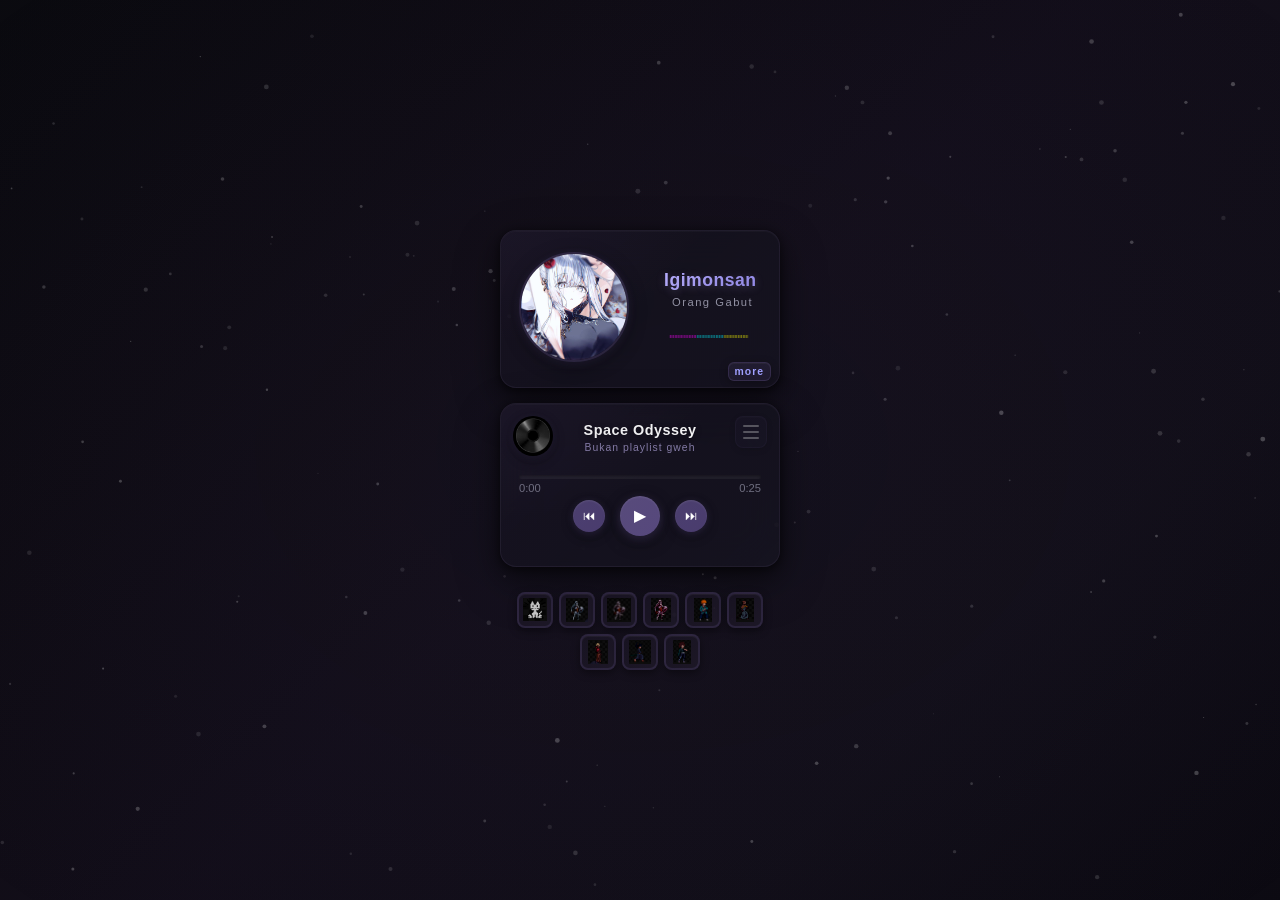
==== commit ccf25562: "updatetampilan" ====
--- a/index.html
+++ b/index.html
@@ -53,7 +53,7 @@
                     <div class="playlist-dropdown" id="playlistDropdown">
                         <div class="playlist-header">Playlist</div>
                         <div class="playlist-items" id="playlistItems">
-                            
+                                
                         </div>
                     </div>
 
--- a/style.css
+++ b/style.css
@@ -2,7 +2,6 @@
     margin: 0;
     padding: 0;
     box-sizing: border-box;
-    /* Disable tap highlight on mobile */
     -webkit-tap-highlight-color: transparent;
     -webkit-touch-callout: none;
     -webkit-user-select: none;
@@ -52,18 +51,83 @@
     -webkit-backface-visibility: hidden;
 }
 
+/* ============================================
+   DARK LUXURY THEME - BODY & BACKGROUND
+   ============================================ */
 body {
     font-family: 'Segoe UI', Tahoma, Geneva, Verdana, sans-serif;
     overflow-x: hidden;
-    background: linear-gradient(135deg, #000000 0%, #0d0d0d 50%, #1a1a1a 100%);
+    background:
+        linear-gradient(135deg,
+            rgba(10, 10, 15, 0.95) 0%,
+            rgba(15, 12, 20, 0.9) 25%,
+            rgba(20, 15, 28, 0.85) 50%,
+            rgba(18, 15, 25, 0.9) 75%,
+            rgba(12, 10, 18, 0.95) 100%),
+        radial-gradient(ellipse at top left, rgba(45, 35, 70, 0.15), transparent 50%),
+        radial-gradient(ellipse at bottom right, rgba(30, 25, 50, 0.15), transparent 50%),
+        #0a0a0f;
     min-height: 100vh;
     display: flex;
     justify-content: center;
     align-items: center;
     padding: 20px;
-    /* Additional mobile tap prevention */
+    position: relative;
     -webkit-tap-highlight-color: rgba(0, 0, 0, 0);
     -webkit-touch-callout: none;
+}
+
+body::before {
+    content: '';
+    position: fixed;
+    top: 0;
+    left: 0;
+    width: 100%;
+    height: 100%;
+    background-image:
+        repeating-linear-gradient(0deg,
+            rgba(255, 255, 255, 0.01) 0px,
+            transparent 1px,
+            transparent 2px,
+            rgba(255, 255, 255, 0.01) 3px),
+        repeating-linear-gradient(90deg,
+            rgba(255, 255, 255, 0.01) 0px,
+            transparent 1px,
+            transparent 2px,
+            rgba(255, 255, 255, 0.01) 3px);
+    pointer-events: none;
+    opacity: 0.3;
+    z-index: 0;
+}
+
+body::after {
+    content: '';
+    position: fixed;
+    top: -50%;
+    left: -50%;
+    width: 200%;
+    height: 200%;
+    background:
+        radial-gradient(ellipse at center,
+            rgba(60, 50, 90, 0.08) 0%,
+            transparent 50%);
+    animation: breathe 20s ease-in-out infinite;
+    pointer-events: none;
+    z-index: 0;
+}
+
+@keyframes breathe {
+
+    0%,
+    100% {
+        transform: translate(0, 0) scale(1);
+        opacity: 0.6;
+    }
+
+    50% {
+        transform: translate(5%, 5%) scale(1.1);
+        opacity: 0.4;
+    }
 }
 
 #particles-canvas {
@@ -73,6 +137,7 @@
     width: 100%;
     height: 100%;
     z-index: 0;
+    opacity: 0.4;
 }
 
 .container {
@@ -85,26 +150,35 @@
     max-width: 280px;
 }
 
+/* ============================================
+   FLIP CARD - LUXURY ENHANCEMENT
+   ============================================ */
 .flip-card {
     width: 100%;
     aspect-ratio: 16 / 9;
     perspective: 1500px;
     cursor: pointer;
-    transition: transform 0.3s ease-out;
-    /* Disable tap highlight */
+    transition: transform 0.3s cubic-bezier(0.4, 0, 0.2, 1);
     -webkit-tap-highlight-color: transparent;
+    overflow: visible;
+    z-index: 1;
+}
+
+.flip-card:has(.playlist-dropdown.show) {
+    z-index: 100;
 }
 
 .flip-card:hover {
-    transform: translateZ(20px);
+    transform: translateY(-3px);
 }
 
 .flip-card-inner {
     position: relative;
     width: 100%;
     height: 100%;
-    transition: transform 0.6s ease-out;
+    transition: transform 0.45s cubic-bezier(0.34, 1.56, 0.64, 1);
     transform-style: preserve-3d;
+    overflow: visible;
 }
 
 .flip-card:hover .flip-card-inner,
@@ -117,73 +191,117 @@
     width: 100%;
     height: 100%;
     backface-visibility: hidden;
-    border-radius: 12px;
+    border-radius: 16px;
     padding: 18px;
-    box-shadow: 0 20px 60px rgba(0, 0, 0, 0.8);
-    background: linear-gradient(135deg, rgba(15, 15, 15, 0.95) 0%, rgba(25, 25, 25, 0.95) 100%);
-    border: 1px solid rgba(80, 60, 200, 0.3);
+    box-shadow:
+        0 2px 8px rgba(0, 0, 0, 0.5),
+        0 8px 24px rgba(0, 0, 0, 0.4),
+        0 16px 48px rgba(0, 0, 0, 0.3),
+        inset 0 1px 1px rgba(255, 255, 255, 0.03);
+    background:
+        linear-gradient(135deg,
+            rgba(25, 20, 35, 0.7) 0%,
+            rgba(20, 18, 30, 0.8) 50%,
+            rgba(22, 20, 32, 0.75) 100%);
+    backdrop-filter: blur(20px);
+    -webkit-backdrop-filter: blur(20px);
+    border: 1px solid rgba(100, 90, 130, 0.15);
     display: flex;
     align-items: center;
     justify-content: center;
-}
-
-/* More Button */
+    position: relative;
+    overflow: visible;
+}
+
+.flip-card-front::before {
+    content: '';
+    position: absolute;
+    top: 0;
+    left: 0;
+    width: 100%;
+    height: 100%;
+    background: radial-gradient(ellipse at top left,
+            rgba(80, 70, 120, 0.08) 0%,
+            transparent 50%);
+    pointer-events: none;
+    border-radius: 16px;
+}
+
+/* ============================================
+   MORE BUTTON - REFINED
+   ============================================ */
 .more-btn {
     position: absolute;
     bottom: 6px;
     right: 8px;
     padding: 3px 6px;
-    background: rgba(106, 76, 212, 0.2);
-    border: 1px solid rgba(106, 76, 212, 0.4);
+    background: linear-gradient(135deg,
+            rgba(70, 60, 100, 0.25),
+            rgba(60, 50, 90, 0.3));
+    border: 1px solid rgba(100, 85, 140, 0.3);
     border-radius: 6px;
-    color: #0066ff;
+    color: #a0a0ff;
     font-size: 0.65em;
     font-weight: 600;
     text-decoration: none;
     text-transform: lowercase;
-    letter-spacing: 0.5px;
+    letter-spacing: 1px;
     cursor: pointer;
-    transition: all 0.3s ease;
+    transition: all 0.4s cubic-bezier(0.4, 0, 0.2, 1);
     z-index: 15;
     display: flex;
     align-items: center;
     justify-content: center;
     -webkit-tap-highlight-color: transparent;
     outline: none;
+    box-shadow:
+        0 2px 8px rgba(0, 0, 0, 0.3),
+        inset 0 1px 1px rgba(255, 255, 255, 0.05);
 }
 
 .more-btn:hover {
-    background: rgba(106, 76, 212, 0.4);
-    border-color: rgba(106, 76, 212, 0.6);
-    transform: scale(1.05);
-    box-shadow: 0 4px 12px rgba(106, 76, 212, 0.4);
+    background: linear-gradient(135deg,
+            rgba(85, 70, 120, 0.4),
+            rgba(75, 60, 110, 0.45));
+    border-color: rgba(120, 100, 160, 0.5);
+    transform: translateY(-1px);
+    box-shadow:
+        0 4px 12px rgba(100, 85, 140, 0.3),
+        0 2px 6px rgba(0, 0, 0, 0.4),
+        inset 0 1px 1px rgba(255, 255, 255, 0.08);
+    color: #c0c0ff;
 }
 
 .more-btn:active {
-    transform: scale(0.95);
-}
-
-/* Rotating Music Icon */
+    transform: translateY(0);
+}
+
+/* ============================================
+   ROTATING MUSIC ICON
+   ============================================ */
 .rotating-music-icon {
     position: absolute;
     top: 12px;
     left: 12px;
     width: 40px;
     height: 40px;
-    animation: rotate 3s linear infinite;
+    animation: rotateSmooth 6s linear infinite;
     z-index: 10;
     border-radius: 50%;
     overflow: hidden;
+    box-shadow:
+        0 4px 12px rgba(0, 0, 0, 0.4),
+        0 2px 6px rgba(80, 70, 120, 0.3);
 }
 
 .rotating-music-icon img {
     width: 100%;
     height: 100%;
     object-fit: cover;
-    filter: drop-shadow(0 2px 8px rgba(106, 76, 212, 0.6));
-}
-
-@keyframes rotate {
+    filter: drop-shadow(0 2px 8px rgba(90, 80, 130, 0.5));
+}
+
+@keyframes rotateSmooth {
     from {
         transform: rotate(0deg);
     }
@@ -193,16 +311,20 @@
     }
 }
 
-/* Playlist Menu Button */
+/* ============================================
+   PLAYLIST MENU BUTTON
+   ============================================ */
 .playlist-menu-btn {
     position: absolute;
     top: 12px;
     right: 12px;
     width: 32px;
     height: 32px;
-    background: rgba(106, 76, 212, 0.2);
-    border: 1px solid rgba(106, 76, 212, 0.4);
-    border-radius: 6px;
+    background: linear-gradient(135deg,
+            rgba(60, 50, 90, 0.2),
+            rgba(50, 45, 80, 0.25));
+    border: 1px solid rgba(100, 85, 140, 0.2);
+    border-radius: 8px;
     cursor: not-allowed;
     display: flex;
     flex-direction: column;
@@ -211,58 +333,83 @@
     gap: 4px;
     padding: 8px;
     z-index: 15;
-    transition: all 0.3s ease;
+    transition: all 0.4s cubic-bezier(0.4, 0, 0.2, 1);
     opacity: 0.4;
-    /* Disable tap highlight */
     -webkit-tap-highlight-color: transparent;
     outline: none;
+    box-shadow:
+        0 2px 6px rgba(0, 0, 0, 0.3),
+        inset 0 1px 1px rgba(255, 255, 255, 0.03);
 }
 
 .playlist-menu-btn.enabled {
     cursor: pointer;
     opacity: 1;
+    background: linear-gradient(135deg,
+            rgba(70, 60, 100, 0.3),
+            rgba(60, 50, 90, 0.35));
+    border-color: rgba(110, 95, 150, 0.35);
 }
 
 .playlist-menu-btn.enabled:hover {
-    background: rgba(106, 76, 212, 0.4);
-    border-color: rgba(106, 76, 212, 0.6);
+    background: linear-gradient(135deg,
+            rgba(85, 70, 120, 0.45),
+            rgba(75, 60, 110, 0.5));
+    border-color: rgba(120, 100, 160, 0.5);
     transform: scale(1.05);
+    box-shadow:
+        0 4px 12px rgba(90, 75, 130, 0.35),
+        inset 0 1px 2px rgba(255, 255, 255, 0.06);
 }
 
 .playlist-menu-btn.active {
-    background: rgba(106, 76, 212, 0.5);
-    border-color: #6a4cd4;
+    background: linear-gradient(135deg,
+            rgba(90, 75, 130, 0.5),
+            rgba(80, 65, 120, 0.55));
+    border-color: rgba(130, 110, 170, 0.6);
+    box-shadow:
+        0 4px 16px rgba(100, 85, 140, 0.4),
+        inset 0 2px 4px rgba(255, 255, 255, 0.08);
 }
 
 .playlist-menu-btn span {
     display: block;
     width: 16px;
     height: 2px;
-    background: #ffffff;
+    background: rgba(255, 255, 255, 0.7);
     border-radius: 1px;
     transition: all 0.3s ease;
 }
 
 .playlist-menu-btn.enabled:hover span {
-    background: #6a4cd4;
-}
-
-/* Playlist Dropdown */
+    background: rgba(255, 255, 255, 0.9);
+}
+
+/* ============================================
+   PLAYLIST DROPDOWN
+   ============================================ */
 .playlist-dropdown {
     position: absolute;
     top: 50px;
     right: 12px;
     width: 200px;
-    background: rgba(15, 15, 15, 0.98);
-    border: 1px solid rgba(106, 76, 212, 0.5);
-    border-radius: 8px;
+    background: linear-gradient(135deg,
+            rgba(20, 18, 30, 0.95),
+            rgba(25, 20, 35, 0.9));
+    backdrop-filter: blur(20px);
+    -webkit-backdrop-filter: blur(20px);
+    border: 1px solid rgba(100, 85, 140, 0.25);
+    border-radius: 12px;
     overflow: hidden;
-    z-index: 20;
+    z-index: 1000;
     opacity: 0;
     visibility: hidden;
     transform: translateY(-10px);
-    transition: all 0.3s ease;
-    box-shadow: 0 10px 30px rgba(0, 0, 0, 0.8);
+    transition: all 0.4s cubic-bezier(0.4, 0, 0.2, 1);
+    box-shadow:
+        0 8px 24px rgba(0, 0, 0, 0.6),
+        0 4px 12px rgba(0, 0, 0, 0.4),
+        inset 0 1px 1px rgba(255, 255, 255, 0.05);
 }
 
 .playlist-dropdown.show {
@@ -273,17 +420,20 @@
 
 .playlist-header {
     padding: 10px 12px;
-    background: linear-gradient(135deg, rgba(106, 76, 212, 0.3), rgba(64, 128, 224, 0.3));
-    color: #ffffff;
+    background: linear-gradient(135deg,
+            rgba(70, 60, 100, 0.4),
+            rgba(60, 50, 90, 0.45));
+    color: rgba(255, 255, 255, 0.9);
     font-size: 0.75em;
     font-weight: 600;
     text-transform: uppercase;
-    letter-spacing: 1px;
-    border-bottom: 1px solid rgba(106, 76, 212, 0.3);
+    letter-spacing: 1.5px;
+    border-bottom: 1px solid rgba(100, 85, 140, 0.2);
+    box-shadow: inset 0 1px 2px rgba(255, 255, 255, 0.05);
 }
 
 .playlist-items {
-    max-height: 160px;
+    max-height: 240px;
     overflow-y: auto;
 }
 
@@ -292,56 +442,68 @@
 }
 
 .playlist-items::-webkit-scrollbar-track {
-    background: rgba(255, 255, 255, 0.05);
+    background: rgba(255, 255, 255, 0.03);
+    border-radius: 3px;
 }
 
 .playlist-items::-webkit-scrollbar-thumb {
-    background: rgba(106, 76, 212, 0.5);
+    background: linear-gradient(180deg,
+            rgba(90, 75, 130, 0.5),
+            rgba(80, 65, 120, 0.6));
     border-radius: 3px;
+    transition: background 0.3s ease;
 }
 
 .playlist-items::-webkit-scrollbar-thumb:hover {
-    background: rgba(106, 76, 212, 0.7);
+    background: linear-gradient(180deg,
+            rgba(100, 85, 140, 0.7),
+            rgba(90, 75, 130, 0.8));
 }
 
 .playlist-item {
-    padding: 10px 12px;
-    color: #cccccc;
+    padding: 12px;
+    color: rgba(200, 200, 220, 0.85);
     font-size: 0.75em;
     cursor: pointer;
-    transition: all 0.2s ease;
-    border-bottom: 1px solid rgba(255, 255, 255, 0.05);
+    transition: all 0.3s cubic-bezier(0.4, 0, 0.2, 1);
+    border-bottom: 1px solid rgba(255, 255, 255, 0.03);
     display: flex;
     align-items: center;
     gap: 8px;
-    /* Disable tap highlight */
     -webkit-tap-highlight-color: transparent;
+    background: transparent;
 }
 
 .playlist-item:hover {
-    background: rgba(106, 76, 212, 0.2);
-    color: #ffffff;
+    background: linear-gradient(90deg,
+            rgba(70, 60, 100, 0.25),
+            rgba(60, 50, 90, 0.3));
+    color: rgba(255, 255, 255, 0.95);
+    padding-left: 16px;
 }
 
 .playlist-item.active {
-    background: linear-gradient(90deg, rgba(106, 76, 212, 0.3), rgba(64, 128, 224, 0.3));
-    color: #ffffff;
+    background: linear-gradient(90deg,
+            rgba(80, 65, 120, 0.4),
+            rgba(70, 60, 110, 0.45));
+    color: rgba(255, 255, 255, 1);
     font-weight: 600;
+    border-left: 3px solid rgba(120, 100, 160, 0.8);
 }
 
 .playlist-item::before {
     content: '♪';
     font-size: 1.2em;
-    color: rgba(106, 76, 212, 0.6);
-    transition: all 0.2s ease;
+    color: rgba(110, 95, 150, 0.6);
+    transition: all 0.3s ease;
 }
 
 .playlist-item.active::before {
-    color: #6a4cd4;
-    animation: pulse 1.5s ease-in-out infinite;
-}
-
-@keyframes pulse {
+    color: rgba(140, 120, 180, 0.9);
+    animation: pulseSmooth 2s ease-in-out infinite;
+}
+
+@keyframes pulseSmooth {
 
     0%,
     100% {
@@ -353,7 +515,9 @@
     }
 }
 
-/* Profile Card Styles */
+/* ============================================
+   PROFILE CARD STYLES
+   ============================================ */
 .profile-front {
     flex-direction: row;
     gap: 15px;
@@ -363,6 +527,8 @@
 
 .profile-image-container {
     flex-shrink: 0;
+    cursor: pointer;
+    -webkit-tap-highlight-color: transparent;
 }
 
 .profile-image {
@@ -370,21 +536,21 @@
     height: 110px;
     border-radius: 50%;
     object-fit: cover;
-    border: 2px solid rgba(80, 60, 200, 0.5);
-    box-shadow: 0 4px 15px rgba(106, 76, 212, 0.4);
-    transition: opacity 0.3s ease, transform 0.3s ease;
-}
-
-.profile-image-container {
-    flex-shrink: 0;
-    cursor: pointer;
-    /* Disable tap highlight */
-    -webkit-tap-highlight-color: transparent;
+    border: 2px solid rgba(100, 85, 140, 0.3);
+    box-shadow:
+        0 4px 16px rgba(0, 0, 0, 0.5),
+        0 2px 8px rgba(80, 70, 120, 0.4),
+        inset 0 1px 2px rgba(255, 255, 255, 0.05);
+    transition: all 0.4s cubic-bezier(0.4, 0, 0.2, 1);
 }
 
 .profile-image-container:hover .profile-image {
     transform: scale(1.05);
-    box-shadow: 0 6px 20px rgba(106, 76, 212, 0.6);
+    border-color: rgba(120, 100, 160, 0.5);
+    box-shadow:
+        0 6px 24px rgba(0, 0, 0, 0.6),
+        0 4px 12px rgba(90, 75, 130, 0.5),
+        inset 0 1px 2px rgba(255, 255, 255, 0.08);
 }
 
 .profile-info {
@@ -398,23 +564,30 @@
     margin-left: 20px;
     font-size: 1.1em;
     font-weight: 700;
-    background: linear-gradient(45deg, #39b0ff, #4080e0);
+    background: linear-gradient(135deg,
+            #b8b0ff 0%,
+            #a098f0 50%,
+            #9088e8 100%);
     -webkit-background-clip: text;
     -webkit-text-fill-color: transparent;
     background-clip: text;
     transform: translateZ(0) rotateX(0deg) rotateY(0deg);
+    letter-spacing: 0.5px;
+    text-shadow: 0 2px 8px rgba(160, 140, 200, 0.3);
 }
 
 .profile-title {
     margin-left: 28px;
     font-size: 0.7em;
-    color: #ffffff;
+    color: rgba(200, 200, 220, 0.7);
     font-weight: 300;
-    letter-spacing: 1px;
+    letter-spacing: 1.5px;
     transform: translateZ(0) rotateX(0deg) rotateY(0deg);
 }
 
-/* Music Player Styles */
+/* ============================================
+   MUSIC PLAYER
+   ============================================ */
 .music-player {
     width: 100%;
     display: flex;
@@ -429,45 +602,54 @@
 
 .song-title {
     font-size: 0.9em;
-    color: #ffffff;
+    color: rgba(255, 255, 255, 0.95);
     font-weight: 600;
     margin-bottom: 4px;
+    letter-spacing: 0.5px;
+    text-shadow: 0 2px 6px rgba(0, 0, 0, 0.4);
 }
 
 .song-artist {
     margin-bottom: 24px;
     font-size: 0.65em;
-    color: #5090ff;
+    color: rgba(160, 150, 200, 0.8);
+    letter-spacing: 1px;
 }
 
 .progress-container {
     margin-top: -14px;
     width: 100%;
     height: 4px;
-    background: rgba(255, 255, 255, 0.08);
+    background: rgba(255, 255, 255, 0.06);
     border-radius: 2px;
     overflow: hidden;
     cursor: pointer;
-    /* Disable tap highlight */
     -webkit-tap-highlight-color: transparent;
+    box-shadow: inset 0 1px 3px rgba(0, 0, 0, 0.4);
 }
 
 .progress-bar {
     height: 100%;
-    background: linear-gradient(90deg, #6a4cd4, #4080e0);
+    background: linear-gradient(90deg,
+            rgba(130, 110, 170, 0.9),
+            rgba(110, 95, 150, 1));
     width: 0%;
     transition: width 0.1s linear;
+    box-shadow: 0 0 8px rgba(120, 100, 160, 0.6);
 }
 
 .time-display {
     display: flex;
     justify-content: space-between;
     width: 100%;
-    color: #707070;
+    color: rgba(150, 150, 170, 0.7);
     font-size: 0.7em;
     margin-top: 3px;
 }
 
+/* ============================================
+   CONTROL BUTTONS
+   ============================================ */
 .controls {
     display: flex;
     gap: 15px;
@@ -481,43 +663,69 @@
     height: 32px;
     border-radius: 50%;
     border: none;
-    background: linear-gradient(135deg, #6a4cd4, #4080e0);
+    background: linear-gradient(135deg,
+            rgba(90, 75, 130, 0.8),
+            rgba(80, 65, 120, 0.9));
     color: white;
     font-size: 0.8em;
     cursor: pointer;
-    transition: all 0.3s;
+    transition: all 0.4s cubic-bezier(0.4, 0, 0.2, 1);
     display: flex;
     align-items: center;
     justify-content: center;
-    box-shadow: 0 5px 15px rgba(106, 76, 212, 0.5);
-    /* Disable tap highlight */
+    box-shadow:
+        0 4px 12px rgba(0, 0, 0, 0.4),
+        0 2px 6px rgba(80, 65, 120, 0.5),
+        inset 0 1px 2px rgba(255, 255, 255, 0.1);
     -webkit-tap-highlight-color: transparent;
     outline: none;
 }
 
 .control-btn:hover {
-    transform: scale(1.1);
-    box-shadow: 0 8px 25px rgba(106, 76, 212, 0.7);
+    transform: translateY(-2px) scale(1.05);
+    background: linear-gradient(135deg,
+            rgba(105, 90, 145, 0.9),
+            rgba(95, 80, 135, 1));
+    box-shadow:
+        0 6px 18px rgba(0, 0, 0, 0.5),
+        0 4px 10px rgba(90, 75, 130, 0.6),
+        inset 0 1px 2px rgba(255, 255, 255, 0.15);
 }
 
 .control-btn:active {
-    transform: scale(0.95);
+    transform: translateY(0) scale(0.98);
 }
 
 .control-btn.play-pause {
     width: 40px;
     height: 40px;
     font-size: 1em;
+    background: linear-gradient(135deg,
+            rgba(100, 85, 140, 0.85),
+            rgba(90, 75, 130, 0.95));
+    box-shadow:
+        0 6px 16px rgba(0, 0, 0, 0.5),
+        0 3px 8px rgba(90, 75, 130, 0.6),
+        inset 0 1px 2px rgba(255, 255, 255, 0.1);
+}
+
+.control-btn.play-pause:hover {
+    background: linear-gradient(135deg,
+            rgba(115, 100, 155, 0.95),
+            rgba(105, 90, 145, 1));
 }
 
 .error-message {
     font-size: 0.7em;
-    color: #ff6b6b;
+    color: rgba(255, 150, 150, 0.9);
     text-align: center;
     margin-top: 5px;
-}
-
-/* Companion Control Panel */
+    text-shadow: 0 1px 3px rgba(0, 0, 0, 0.5);
+}
+
+/* ============================================
+   COMPANION CONTROL PANEL
+   ============================================ */
 .companion-panel {
     position: relative;
     z-index: 1;
@@ -531,55 +739,72 @@
 .companion-btn {
     width: 36px;
     height: 36px;
-    border: 2px solid rgba(80, 60, 200, 0.3);
-    border-radius: 6px;
-    background: rgba(20, 20, 20, 0.8);
+    border: 2px solid rgba(100, 85, 140, 0.25);
+    border-radius: 8px;
+    background: linear-gradient(135deg,
+            rgba(25, 20, 35, 0.8),
+            rgba(30, 25, 40, 0.85));
     cursor: pointer;
-    transition: all 0.3s ease;
+    transition: all 0.4s cubic-bezier(0.4, 0, 0.2, 1);
     padding: 4px;
     position: relative;
     overflow: hidden;
     display: flex;
     align-items: center;
     justify-content: center;
-    /* Disable tap highlight */
     -webkit-tap-highlight-color: transparent;
     outline: none;
+    box-shadow:
+        0 3px 8px rgba(0, 0, 0, 0.4),
+        inset 0 1px 1px rgba(255, 255, 255, 0.05);
 }
 
 .companion-btn:hover {
-    border-color: rgba(106, 76, 212, 0.6);
-    transform: scale(1.1);
-    box-shadow: 0 4px 12px rgba(106, 76, 212, 0.4);
+    border-color: rgba(120, 100, 160, 0.5);
+    transform: translateY(-2px) scale(1.08);
+    background: linear-gradient(135deg,
+            rgba(35, 30, 50, 0.9),
+            rgba(40, 35, 55, 0.95));
+    box-shadow:
+        0 6px 16px rgba(0, 0, 0, 0.5),
+        0 3px 8px rgba(90, 75, 130, 0.4),
+        inset 0 1px 2px rgba(255, 255, 255, 0.08);
 }
 
 .companion-btn.active {
-    border-color: #6a4cd4;
-    background: linear-gradient(135deg, rgba(106, 76, 212, 0.4), rgba(64, 128, 224, 0.4));
-    box-shadow: 0 0 15px rgba(106, 76, 212, 0.7);
+    border-color: rgba(130, 110, 170, 0.7);
+    background: linear-gradient(135deg,
+            rgba(80, 65, 120, 0.6),
+            rgba(70, 60, 110, 0.7));
+    box-shadow:
+        0 0 20px rgba(100, 85, 140, 0.6),
+        0 6px 16px rgba(0, 0, 0, 0.5),
+        inset 0 1px 2px rgba(255, 255, 255, 0.1);
 }
 
 .companion-btn img {
     width: 100%;
     height: 100%;
     object-fit: contain;
-    filter: brightness(0.9);
-    transition: filter 0.3s ease;
+    filter: brightness(0.85) contrast(1.1);
+    transition: filter 0.4s ease;
 }
 
 .companion-btn.active img {
-    filter: brightness(1.2);
+    filter: brightness(1.1) contrast(1.15);
 }
 
 .companion-btn:active {
-    transform: scale(0.95);
+    transform: translateY(0) scale(1);
 }
 
 .companion-btn-fallback {
     font-size: 1.2em;
 }
 
-/* Responsive Design - Mobile First Approach */
+/* ============================================
+   RESPONSIVE DESIGN
+   ============================================ */
 @media (max-width: 768px) {
     body {
         padding: 30px 20px;
@@ -747,6 +972,15 @@
         aspect-ratio: unset !important;
         width: 75%;
         height: 130px;
+        overflow: visible !important;
+    }
+
+    .flip-card-inner {
+        overflow: visible !important;
+    }
+
+    .flip-card-front {
+        overflow: visible !important;
     }
 }
 
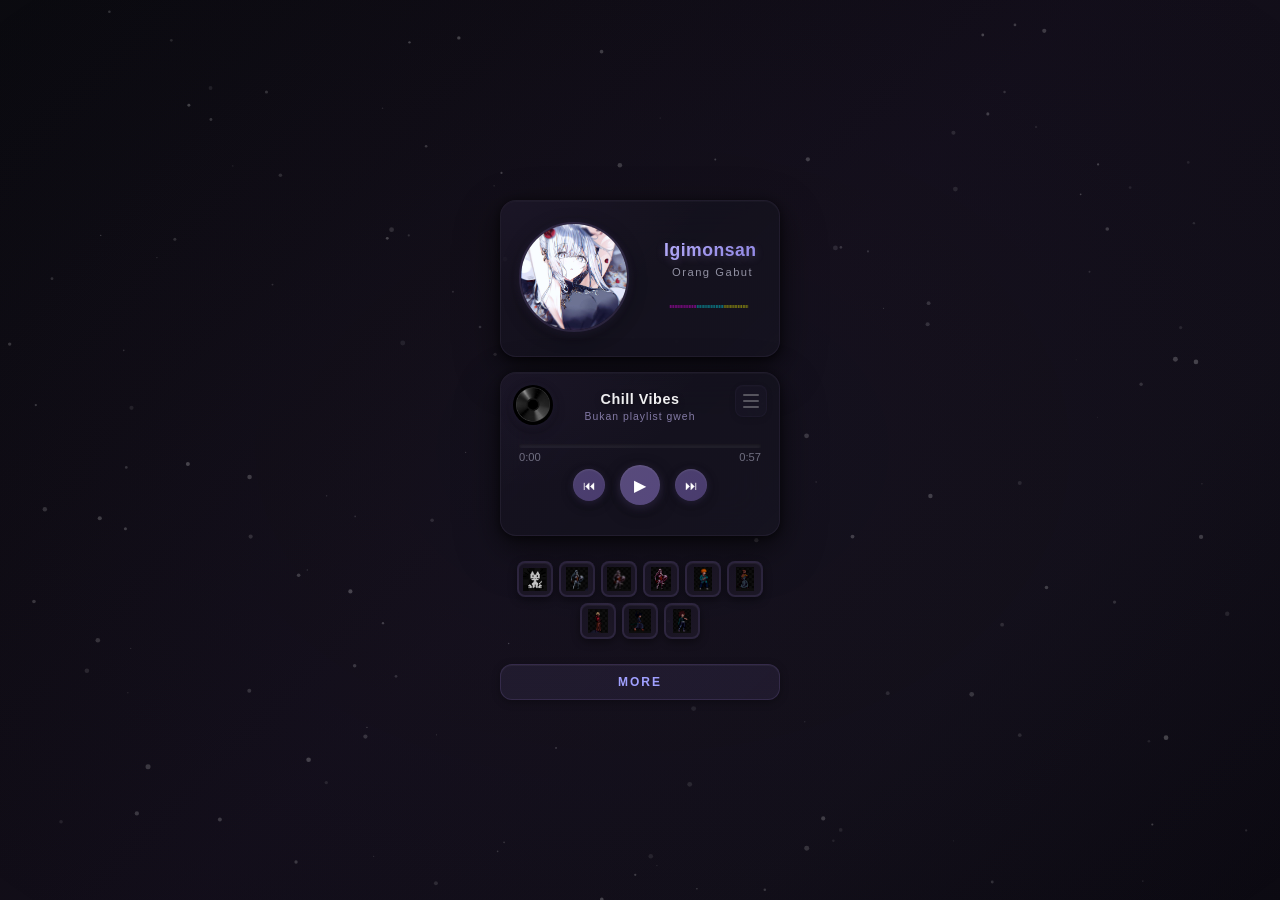
==== commit 47b7fe8f: "push" ====
--- a/index.html
+++ b/index.html
@@ -25,10 +25,6 @@
                         <div class="profile-title">Orang Gabut</div>
                         <canvas id="spectrum-canvas"></canvas>
                     </div>
-                    <!-- More Button -->
-                    <a href="Page_2/index.html" class="more-btn" title="View More">
-                        More
-                    </a>
                 </div>
             </div>
         </div>
@@ -53,7 +49,7 @@
                     <div class="playlist-dropdown" id="playlistDropdown">
                         <div class="playlist-header">Playlist</div>
                         <div class="playlist-items" id="playlistItems">
-                                
+
                         </div>
                     </div>
 
@@ -121,6 +117,11 @@
                     onerror="this.style.display='none'; this.parentElement.innerHTML='<span class=\'companion-btn-fallback\'>🥷</span>';">
             </button>
         </div>
+
+        <!-- More Button - Footer -->
+        <a href="Page_2/index.html" class="more-btn-footer" title="View More">
+            More
+        </a>
     </div>
 
     <audio id="audioPlayer" preload="metadata"></audio>
--- a/style.css
+++ b/style.css
@@ -158,7 +158,7 @@
     aspect-ratio: 16 / 9;
     perspective: 1500px;
     cursor: pointer;
-    transition: transform 0.3s cubic-bezier(0.4, 0, 0.2, 1);
+    transition: transform 0.22s cubic-bezier(0.4, 0, 0.2, 1);
     -webkit-tap-highlight-color: transparent;
     overflow: visible;
     z-index: 1;
@@ -176,7 +176,7 @@
     position: relative;
     width: 100%;
     height: 100%;
-    transition: transform 0.45s cubic-bezier(0.34, 1.56, 0.64, 1);
+    transition: transform 0.55s cubic-bezier(0.34, 1.56, 0.64, 1);
     transform-style: preserve-3d;
     overflow: visible;
 }
@@ -228,43 +228,41 @@
 }
 
 /* ============================================
-   MORE BUTTON - REFINED
+   MORE BUTTON FOOTER - LUXURY STYLE
    ============================================ */
-.more-btn {
-    position: absolute;
-    bottom: 6px;
-    right: 8px;
-    padding: 3px 6px;
+.more-btn-footer {
+    width: 100%;
+    padding: 10px 20px;
     background: linear-gradient(135deg,
             rgba(70, 60, 100, 0.25),
             rgba(60, 50, 90, 0.3));
     border: 1px solid rgba(100, 85, 140, 0.3);
-    border-radius: 6px;
+    border-radius: 12px;
     color: #a0a0ff;
-    font-size: 0.65em;
+    font-size: 0.75em;
     font-weight: 600;
     text-decoration: none;
-    text-transform: lowercase;
-    letter-spacing: 1px;
+    text-transform: uppercase;
+    letter-spacing: 2px;
     cursor: pointer;
     transition: all 0.4s cubic-bezier(0.4, 0, 0.2, 1);
-    z-index: 15;
     display: flex;
     align-items: center;
     justify-content: center;
     -webkit-tap-highlight-color: transparent;
     outline: none;
+    margin-top: 10px;
     box-shadow:
         0 2px 8px rgba(0, 0, 0, 0.3),
         inset 0 1px 1px rgba(255, 255, 255, 0.05);
 }
 
-.more-btn:hover {
+.more-btn-footer:hover {
     background: linear-gradient(135deg,
             rgba(85, 70, 120, 0.4),
             rgba(75, 60, 110, 0.45));
     border-color: rgba(120, 100, 160, 0.5);
-    transform: translateY(-1px);
+    transform: translateY(-2px);
     box-shadow:
         0 4px 12px rgba(100, 85, 140, 0.3),
         0 2px 6px rgba(0, 0, 0, 0.4),
@@ -272,7 +270,7 @@
     color: #c0c0ff;
 }
 
-.more-btn:active {
+.more-btn-footer:active {
     transform: translateY(0);
 }
 
@@ -867,11 +865,9 @@
         font-size: 0.85em;
     }
 
-    .more-btn {
-        bottom: 3px;
-        right: 5px;
-        padding: 1px 8px;
-        font-size: 0.55em;
+    .more-btn-footer {
+        padding: 10px 18px;
+        font-size: 0.7em;
     }
 
     .rotating-music-icon {
@@ -968,14 +964,17 @@
         font-size: 1.2em;
     }
 
+
     .flip-card {
         aspect-ratio: unset !important;
         width: 75%;
         height: 130px;
+        transition: transform 1.84s cubic-bezier(0.4, 0, 0.2, 1);
         overflow: visible !important;
     }
 
     .flip-card-inner {
+        transition: transform 1.75s cubic-bezier(0.34, 1.56, 0.64, 1);
         overflow: visible !important;
     }
 
@@ -1011,8 +1010,8 @@
         font-size: 0.8em;
     }
 
-    .more-btn {
-        padding: 4px 12px;
+    .more-btn-footer {
+        padding: 9px 16px;
         font-size: 0.65em;
     }
 
@@ -1070,8 +1069,8 @@
         height: 80px;
     }
 
-    .more-btn {
-        padding: 4px 10px;
+    .more-btn-footer {
+        padding: 8px 14px;
         font-size: 0.6em;
     }
 
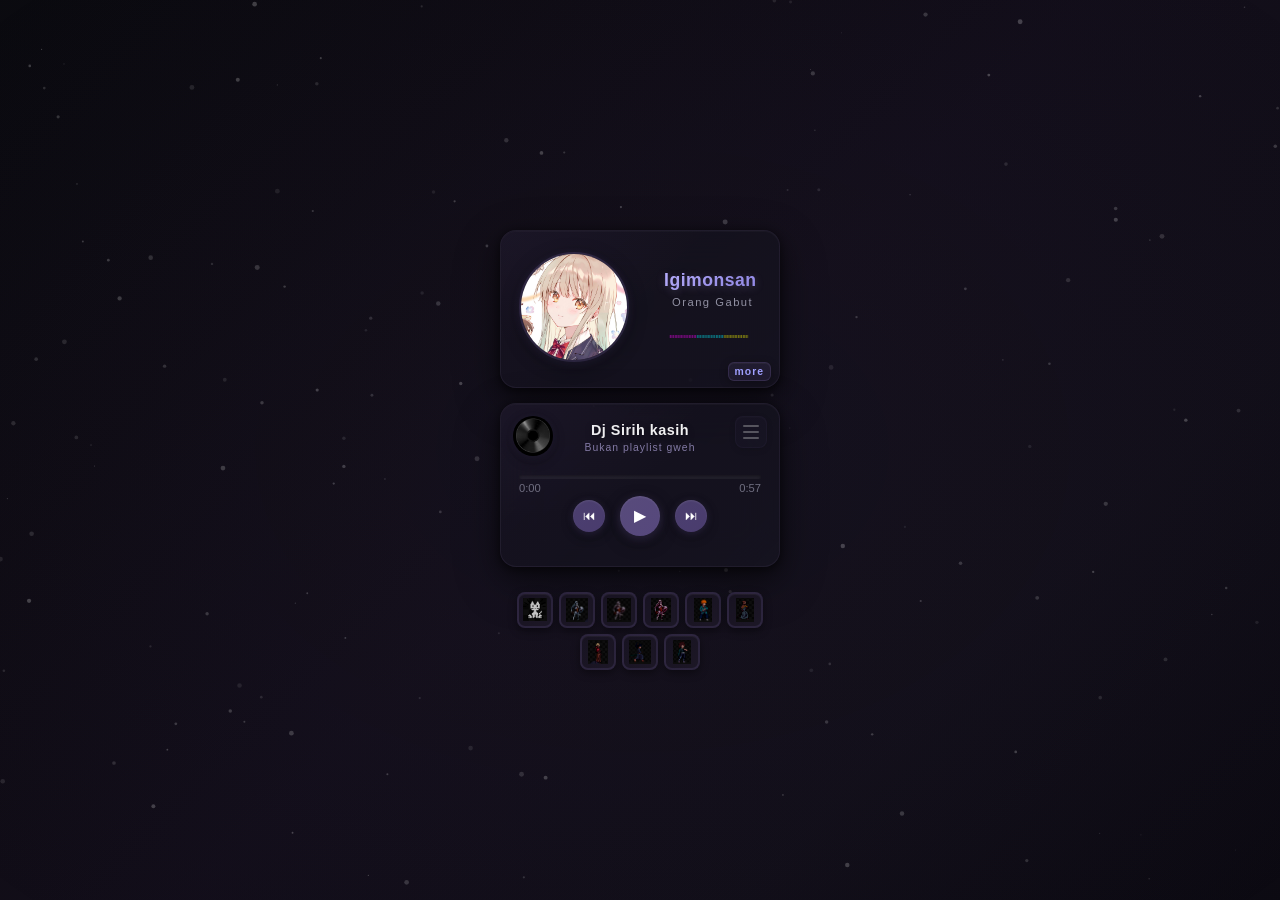
==== commit 0d0c4295: "push" ====
--- a/index.html
+++ b/index.html
@@ -25,6 +25,10 @@
                         <div class="profile-title">Orang Gabut</div>
                         <canvas id="spectrum-canvas"></canvas>
                     </div>
+                    <!-- More Button -->
+                    <a href="Page_2/index.html" class="more-btn" title="View More">
+                        More
+                    </a>
                 </div>
             </div>
         </div>
@@ -49,7 +53,7 @@
                     <div class="playlist-dropdown" id="playlistDropdown">
                         <div class="playlist-header">Playlist</div>
                         <div class="playlist-items" id="playlistItems">
-
+                                
                         </div>
                     </div>
 
@@ -117,11 +121,6 @@
                     onerror="this.style.display='none'; this.parentElement.innerHTML='<span class=\'companion-btn-fallback\'>🥷</span>';">
             </button>
         </div>
-
-        <!-- More Button - Footer -->
-        <a href="Page_2/index.html" class="more-btn-footer" title="View More">
-            More
-        </a>
     </div>
 
     <audio id="audioPlayer" preload="metadata"></audio>
--- a/style.css
+++ b/style.css
@@ -228,41 +228,43 @@
 }
 
 /* ============================================
-   MORE BUTTON FOOTER - LUXURY STYLE
+   MORE BUTTON - REFINED
    ============================================ */
-.more-btn-footer {
-    width: 100%;
-    padding: 10px 20px;
+.more-btn {
+    position: absolute;
+    bottom: 6px;
+    right: 8px;
+    padding: 3px 6px;
     background: linear-gradient(135deg,
             rgba(70, 60, 100, 0.25),
             rgba(60, 50, 90, 0.3));
     border: 1px solid rgba(100, 85, 140, 0.3);
-    border-radius: 12px;
+    border-radius: 6px;
     color: #a0a0ff;
-    font-size: 0.75em;
+    font-size: 0.65em;
     font-weight: 600;
     text-decoration: none;
-    text-transform: uppercase;
-    letter-spacing: 2px;
+    text-transform: lowercase;
+    letter-spacing: 1px;
     cursor: pointer;
     transition: all 0.4s cubic-bezier(0.4, 0, 0.2, 1);
+    z-index: 15;
     display: flex;
     align-items: center;
     justify-content: center;
     -webkit-tap-highlight-color: transparent;
     outline: none;
-    margin-top: 10px;
     box-shadow:
         0 2px 8px rgba(0, 0, 0, 0.3),
         inset 0 1px 1px rgba(255, 255, 255, 0.05);
 }
 
-.more-btn-footer:hover {
+.more-btn:hover {
     background: linear-gradient(135deg,
             rgba(85, 70, 120, 0.4),
             rgba(75, 60, 110, 0.45));
     border-color: rgba(120, 100, 160, 0.5);
-    transform: translateY(-2px);
+    transform: translateY(-1px);
     box-shadow:
         0 4px 12px rgba(100, 85, 140, 0.3),
         0 2px 6px rgba(0, 0, 0, 0.4),
@@ -270,7 +272,7 @@
     color: #c0c0ff;
 }
 
-.more-btn-footer:active {
+.more-btn:active {
     transform: translateY(0);
 }
 
@@ -865,9 +867,11 @@
         font-size: 0.85em;
     }
 
-    .more-btn-footer {
-        padding: 10px 18px;
-        font-size: 0.7em;
+    .more-btn {
+        bottom: 3px;
+        right: 5px;
+        padding: 1px 8px;
+        font-size: 0.55em;
     }
 
     .rotating-music-icon {
@@ -963,7 +967,7 @@
     .companion-btn-fallback {
         font-size: 1.2em;
     }
-
+    
 
     .flip-card {
         aspect-ratio: unset !important;
@@ -1010,8 +1014,8 @@
         font-size: 0.8em;
     }
 
-    .more-btn-footer {
-        padding: 9px 16px;
+    .more-btn {
+        padding: 4px 12px;
         font-size: 0.65em;
     }
 
@@ -1069,8 +1073,8 @@
         height: 80px;
     }
 
-    .more-btn-footer {
-        padding: 8px 14px;
+    .more-btn {
+        padding: 4px 10px;
         font-size: 0.6em;
     }
 
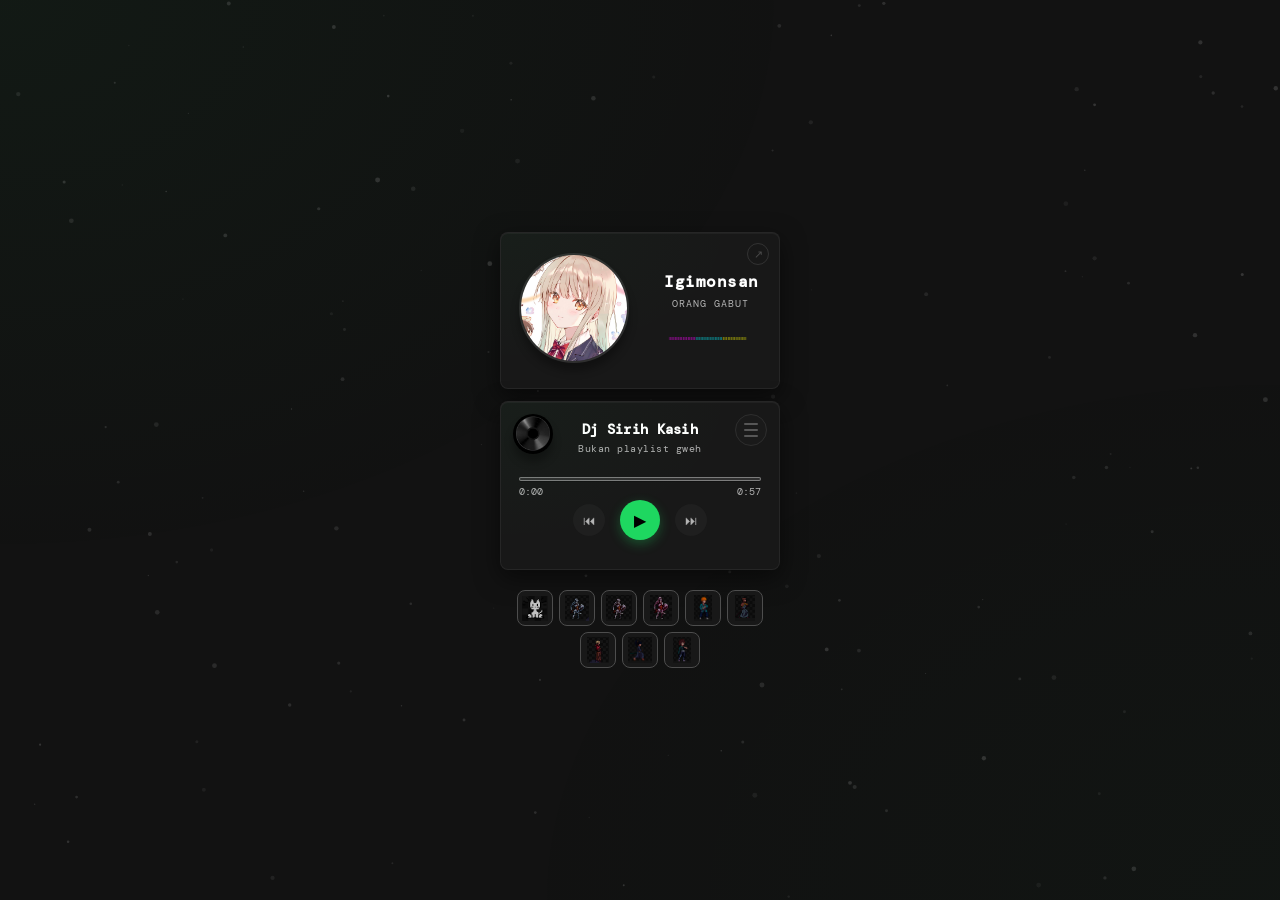
==== commit 5ccfd750: "push" ====
--- a/index.html
+++ b/index.html
@@ -26,9 +26,7 @@
                         <canvas id="spectrum-canvas"></canvas>
                     </div>
                     <!-- More Button -->
-                    <a href="Page_2/index.html" class="more-btn" title="View More">
-                        More
-                    </a>
+                    <a href="Page_2/index.html" class="more-btn" title="View More" target="_blank">↗</a>
                 </div>
             </div>
         </div>
--- a/style.css
+++ b/style.css
@@ -1,3 +1,5 @@
+@import url('https://fonts.googleapis.com/css2?family=DM+Mono:wght@400;500&display=swap');
+
 * {
     margin: 0;
     padding: 0;
@@ -8,6 +10,26 @@
     -moz-user-select: none;
     -ms-user-select: none;
     user-select: none;
+}
+
+:root {
+    --sp-black: #121212;
+    --sp-surface: #181818;
+    --sp-mid: #1f1f1f;
+    --sp-card: #252525;
+    --sp-card-alt: #272727;
+    --sp-green: #1ed760;
+    --sp-green-border: #1db954;
+    --sp-white: #ffffff;
+    --sp-silver: #b3b3b3;
+    --sp-near-white: #cbcbcb;
+    --sp-border: #4d4d4d;
+    --sp-border-light: #7c7c7c;
+    --sp-red: #f3727f;
+    --sp-shadow-heavy: rgba(0,0,0,0.5) 0px 8px 24px;
+    --sp-shadow-medium: rgba(0,0,0,0.3) 0px 8px 8px;
+    --sp-inset: rgb(18,18,18) 0px 1px 0px, rgb(124,124,124) 0px 0px 0px 1px inset;
+    --font-ui: 'DM Mono', 'Helvetica Neue', helvetica, arial, sans-serif;
 }
 
 #spectrum-canvas {
@@ -52,21 +74,12 @@
 }
 
 /* ============================================
-   DARK LUXURY THEME - BODY & BACKGROUND
+   SPOTIFY DARK THEME - BODY & BACKGROUND
    ============================================ */
 body {
-    font-family: 'Segoe UI', Tahoma, Geneva, Verdana, sans-serif;
+    font-family: var(--font-ui);
     overflow-x: hidden;
-    background:
-        linear-gradient(135deg,
-            rgba(10, 10, 15, 0.95) 0%,
-            rgba(15, 12, 20, 0.9) 25%,
-            rgba(20, 15, 28, 0.85) 50%,
-            rgba(18, 15, 25, 0.9) 75%,
-            rgba(12, 10, 18, 0.95) 100%),
-        radial-gradient(ellipse at top left, rgba(45, 35, 70, 0.15), transparent 50%),
-        radial-gradient(ellipse at bottom right, rgba(30, 25, 50, 0.15), transparent 50%),
-        #0a0a0f;
+    background: var(--sp-black);
     min-height: 100vh;
     display: flex;
     justify-content: center;
@@ -80,64 +93,21 @@
 body::before {
     content: '';
     position: fixed;
-    top: 0;
-    left: 0;
-    width: 100%;
-    height: 100%;
-    background-image:
-        repeating-linear-gradient(0deg,
-            rgba(255, 255, 255, 0.01) 0px,
-            transparent 1px,
-            transparent 2px,
-            rgba(255, 255, 255, 0.01) 3px),
-        repeating-linear-gradient(90deg,
-            rgba(255, 255, 255, 0.01) 0px,
-            transparent 1px,
-            transparent 2px,
-            rgba(255, 255, 255, 0.01) 3px);
-    pointer-events: none;
-    opacity: 0.3;
-    z-index: 0;
-}
-
-body::after {
-    content: '';
-    position: fixed;
-    top: -50%;
-    left: -50%;
-    width: 200%;
-    height: 200%;
+    top: 0; left: 0;
+    width: 100%; height: 100%;
     background:
-        radial-gradient(ellipse at center,
-            rgba(60, 50, 90, 0.08) 0%,
-            transparent 50%);
-    animation: breathe 20s ease-in-out infinite;
+        radial-gradient(ellipse at top left, rgba(30, 215, 96, 0.04) 0%, transparent 45%),
+        radial-gradient(ellipse at bottom right, rgba(30, 215, 96, 0.02) 0%, transparent 45%);
     pointer-events: none;
     z-index: 0;
 }
 
-@keyframes breathe {
-
-    0%,
-    100% {
-        transform: translate(0, 0) scale(1);
-        opacity: 0.6;
-    }
-
-    50% {
-        transform: translate(5%, 5%) scale(1.1);
-        opacity: 0.4;
-    }
-}
-
 #particles-canvas {
     position: fixed;
-    top: 0;
-    left: 0;
-    width: 100%;
-    height: 100%;
+    top: 0; left: 0;
+    width: 100%; height: 100%;
     z-index: 0;
-    opacity: 0.4;
+    opacity: 0.25;
 }
 
 .container {
@@ -145,13 +115,13 @@
     z-index: 1;
     display: flex;
     flex-direction: column;
-    gap: 15px;
+    gap: 12px;
     width: 100%;
     max-width: 280px;
 }
 
 /* ============================================
-   FLIP CARD - LUXURY ENHANCEMENT
+   FLIP CARD
    ============================================ */
 .flip-card {
     width: 100%;
@@ -191,21 +161,13 @@
     width: 100%;
     height: 100%;
     backface-visibility: hidden;
-    border-radius: 16px;
+    border-radius: 8px;
     padding: 18px;
     box-shadow:
-        0 2px 8px rgba(0, 0, 0, 0.5),
-        0 8px 24px rgba(0, 0, 0, 0.4),
-        0 16px 48px rgba(0, 0, 0, 0.3),
-        inset 0 1px 1px rgba(255, 255, 255, 0.03);
-    background:
-        linear-gradient(135deg,
-            rgba(25, 20, 35, 0.7) 0%,
-            rgba(20, 18, 30, 0.8) 50%,
-            rgba(22, 20, 32, 0.75) 100%);
-    backdrop-filter: blur(20px);
-    -webkit-backdrop-filter: blur(20px);
-    border: 1px solid rgba(100, 90, 130, 0.15);
+        var(--sp-shadow-heavy),
+        inset 0 1px 0 rgba(255,255,255,0.04);
+    background: var(--sp-surface);
+    border: 1px solid rgba(255,255,255,0.06);
     display: flex;
     align-items: center;
     justify-content: center;
@@ -216,64 +178,51 @@
 .flip-card-front::before {
     content: '';
     position: absolute;
-    top: 0;
-    left: 0;
-    width: 100%;
-    height: 100%;
+    top: 0; left: 0;
+    width: 100%; height: 100%;
     background: radial-gradient(ellipse at top left,
-            rgba(80, 70, 120, 0.08) 0%,
-            transparent 50%);
+        rgba(30, 215, 96, 0.03) 0%,
+        transparent 60%);
     pointer-events: none;
-    border-radius: 16px;
-}
-
-/* ============================================
-   MORE BUTTON - REFINED
+    border-radius: 8px;
+}
+
+/* ============================================
+   MORE BUTTON - SPOTIFY PILL STYLE
    ============================================ */
 .more-btn {
     position: absolute;
-    bottom: 6px;
-    right: 8px;
-    padding: 3px 6px;
-    background: linear-gradient(135deg,
-            rgba(70, 60, 100, 0.25),
-            rgba(60, 50, 90, 0.3));
-    border: 1px solid rgba(100, 85, 140, 0.3);
-    border-radius: 6px;
-    color: #a0a0ff;
-    font-size: 0.65em;
-    font-weight: 600;
+    top: 10px;
+    right: 10px;
+    width: 22px;
+    height: 22px;
+    background: transparent;
+    border: 1px solid var(--sp-border);
+    border-radius: 50%;
+    color: var(--sp-border-light);
+    font-size: 11px;
+    font-weight: 400;
     text-decoration: none;
-    text-transform: lowercase;
-    letter-spacing: 1px;
     cursor: pointer;
-    transition: all 0.4s cubic-bezier(0.4, 0, 0.2, 1);
+    opacity: 0.5;
+    transition: all 0.2s ease;
     z-index: 15;
     display: flex;
     align-items: center;
     justify-content: center;
     -webkit-tap-highlight-color: transparent;
     outline: none;
-    box-shadow:
-        0 2px 8px rgba(0, 0, 0, 0.3),
-        inset 0 1px 1px rgba(255, 255, 255, 0.05);
 }
 
 .more-btn:hover {
-    background: linear-gradient(135deg,
-            rgba(85, 70, 120, 0.4),
-            rgba(75, 60, 110, 0.45));
-    border-color: rgba(120, 100, 160, 0.5);
-    transform: translateY(-1px);
-    box-shadow:
-        0 4px 12px rgba(100, 85, 140, 0.3),
-        0 2px 6px rgba(0, 0, 0, 0.4),
-        inset 0 1px 1px rgba(255, 255, 255, 0.08);
-    color: #c0c0ff;
+    border-color: var(--sp-white);
+    color: var(--sp-white);
+    opacity: 1;
+    transform: scale(1.1);
 }
 
 .more-btn:active {
-    transform: translateY(0);
+    transform: scale(0.95);
 }
 
 /* ============================================
@@ -289,26 +238,18 @@
     z-index: 10;
     border-radius: 50%;
     overflow: hidden;
-    box-shadow:
-        0 4px 12px rgba(0, 0, 0, 0.4),
-        0 2px 6px rgba(80, 70, 120, 0.3);
+    box-shadow: var(--sp-shadow-medium);
 }
 
 .rotating-music-icon img {
     width: 100%;
     height: 100%;
     object-fit: cover;
-    filter: drop-shadow(0 2px 8px rgba(90, 80, 130, 0.5));
 }
 
 @keyframes rotateSmooth {
-    from {
-        transform: rotate(0deg);
-    }
-
-    to {
-        transform: rotate(360deg);
-    }
+    from { transform: rotate(0deg); }
+    to { transform: rotate(360deg); }
 }
 
 /* ============================================
@@ -320,11 +261,9 @@
     right: 12px;
     width: 32px;
     height: 32px;
-    background: linear-gradient(135deg,
-            rgba(60, 50, 90, 0.2),
-            rgba(50, 45, 80, 0.25));
-    border: 1px solid rgba(100, 85, 140, 0.2);
-    border-radius: 8px;
+    background: var(--sp-mid);
+    border: 1px solid var(--sp-border);
+    border-radius: 50%;
     cursor: not-allowed;
     display: flex;
     flex-direction: column;
@@ -333,56 +272,45 @@
     gap: 4px;
     padding: 8px;
     z-index: 15;
-    transition: all 0.4s cubic-bezier(0.4, 0, 0.2, 1);
+    transition: all 0.2s ease;
     opacity: 0.4;
     -webkit-tap-highlight-color: transparent;
     outline: none;
-    box-shadow:
-        0 2px 6px rgba(0, 0, 0, 0.3),
-        inset 0 1px 1px rgba(255, 255, 255, 0.03);
 }
 
 .playlist-menu-btn.enabled {
     cursor: pointer;
     opacity: 1;
-    background: linear-gradient(135deg,
-            rgba(70, 60, 100, 0.3),
-            rgba(60, 50, 90, 0.35));
-    border-color: rgba(110, 95, 150, 0.35);
+    background: var(--sp-mid);
+    border-color: var(--sp-border-light);
 }
 
 .playlist-menu-btn.enabled:hover {
-    background: linear-gradient(135deg,
-            rgba(85, 70, 120, 0.45),
-            rgba(75, 60, 110, 0.5));
-    border-color: rgba(120, 100, 160, 0.5);
-    transform: scale(1.05);
-    box-shadow:
-        0 4px 12px rgba(90, 75, 130, 0.35),
-        inset 0 1px 2px rgba(255, 255, 255, 0.06);
+    background: #2a2a2a;
+    border-color: var(--sp-white);
+    transform: scale(1.08);
 }
 
 .playlist-menu-btn.active {
-    background: linear-gradient(135deg,
-            rgba(90, 75, 130, 0.5),
-            rgba(80, 65, 120, 0.55));
-    border-color: rgba(130, 110, 170, 0.6);
-    box-shadow:
-        0 4px 16px rgba(100, 85, 140, 0.4),
-        inset 0 2px 4px rgba(255, 255, 255, 0.08);
+    background: #2a2a2a;
+    border-color: var(--sp-green);
 }
 
 .playlist-menu-btn span {
     display: block;
-    width: 16px;
+    width: 14px;
     height: 2px;
-    background: rgba(255, 255, 255, 0.7);
+    background: var(--sp-silver);
     border-radius: 1px;
-    transition: all 0.3s ease;
+    transition: background 0.2s ease;
 }
 
 .playlist-menu-btn.enabled:hover span {
-    background: rgba(255, 255, 255, 0.9);
+    background: var(--sp-white);
+}
+
+.playlist-menu-btn.active span {
+    background: var(--sp-green);
 }
 
 /* ============================================
@@ -393,43 +321,33 @@
     top: 50px;
     right: 12px;
     width: 200px;
-    background: linear-gradient(135deg,
-            rgba(20, 18, 30, 0.95),
-            rgba(25, 20, 35, 0.9));
-    backdrop-filter: blur(20px);
-    -webkit-backdrop-filter: blur(20px);
-    border: 1px solid rgba(100, 85, 140, 0.25);
-    border-radius: 12px;
+    background: var(--sp-card);
+    border: none;
+    border-radius: 8px;
     overflow: hidden;
     z-index: 1000;
     opacity: 0;
     visibility: hidden;
-    transform: translateY(-10px);
-    transition: all 0.4s cubic-bezier(0.4, 0, 0.2, 1);
-    box-shadow:
-        0 8px 24px rgba(0, 0, 0, 0.6),
-        0 4px 12px rgba(0, 0, 0, 0.4),
-        inset 0 1px 1px rgba(255, 255, 255, 0.05);
+    transform: translateY(-8px) scale(0.98);
+    transition: all 0.2s cubic-bezier(0.4, 0, 0.2, 1);
+    box-shadow: var(--sp-shadow-heavy);
 }
 
 .playlist-dropdown.show {
     opacity: 1;
     visibility: visible;
-    transform: translateY(0);
+    transform: translateY(0) scale(1);
 }
 
 .playlist-header {
-    padding: 10px 12px;
-    background: linear-gradient(135deg,
-            rgba(70, 60, 100, 0.4),
-            rgba(60, 50, 90, 0.45));
-    color: rgba(255, 255, 255, 0.9);
-    font-size: 0.75em;
-    font-weight: 600;
+    padding: 10px 14px;
+    background: var(--sp-card-alt);
+    color: var(--sp-white);
+    font-size: 0.68em;
+    font-weight: 700;
     text-transform: uppercase;
-    letter-spacing: 1.5px;
-    border-bottom: 1px solid rgba(100, 85, 140, 0.2);
-    box-shadow: inset 0 1px 2px rgba(255, 255, 255, 0.05);
+    letter-spacing: 2px;
+    border-bottom: 1px solid rgba(255,255,255,0.07);
 }
 
 .playlist-items {
@@ -438,35 +356,30 @@
 }
 
 .playlist-items::-webkit-scrollbar {
-    width: 6px;
+    width: 4px;
 }
 
 .playlist-items::-webkit-scrollbar-track {
-    background: rgba(255, 255, 255, 0.03);
-    border-radius: 3px;
+    background: transparent;
 }
 
 .playlist-items::-webkit-scrollbar-thumb {
-    background: linear-gradient(180deg,
-            rgba(90, 75, 130, 0.5),
-            rgba(80, 65, 120, 0.6));
-    border-radius: 3px;
-    transition: background 0.3s ease;
+    background: var(--sp-border);
+    border-radius: 2px;
 }
 
 .playlist-items::-webkit-scrollbar-thumb:hover {
-    background: linear-gradient(180deg,
-            rgba(100, 85, 140, 0.7),
-            rgba(90, 75, 130, 0.8));
+    background: var(--sp-border-light);
 }
 
 .playlist-item {
-    padding: 12px;
-    color: rgba(200, 200, 220, 0.85);
-    font-size: 0.75em;
+    padding: 10px 14px;
+    color: var(--sp-silver);
+    font-size: 0.72em;
+    font-weight: 400;
     cursor: pointer;
-    transition: all 0.3s cubic-bezier(0.4, 0, 0.2, 1);
-    border-bottom: 1px solid rgba(255, 255, 255, 0.03);
+    transition: all 0.15s ease;
+    border-bottom: 1px solid rgba(255,255,255,0.04);
     display: flex;
     align-items: center;
     gap: 8px;
@@ -475,44 +388,30 @@
 }
 
 .playlist-item:hover {
-    background: linear-gradient(90deg,
-            rgba(70, 60, 100, 0.25),
-            rgba(60, 50, 90, 0.3));
-    color: rgba(255, 255, 255, 0.95);
-    padding-left: 16px;
+    background: rgba(255,255,255,0.08);
+    color: var(--sp-white);
 }
 
 .playlist-item.active {
-    background: linear-gradient(90deg,
-            rgba(80, 65, 120, 0.4),
-            rgba(70, 60, 110, 0.45));
-    color: rgba(255, 255, 255, 1);
-    font-weight: 600;
-    border-left: 3px solid rgba(120, 100, 160, 0.8);
+    color: var(--sp-green);
+    font-weight: 700;
 }
 
 .playlist-item::before {
     content: '♪';
-    font-size: 1.2em;
-    color: rgba(110, 95, 150, 0.6);
-    transition: all 0.3s ease;
+    font-size: 1.1em;
+    color: var(--sp-border-light);
+    transition: color 0.2s ease;
 }
 
 .playlist-item.active::before {
-    color: rgba(140, 120, 180, 0.9);
+    color: var(--sp-green);
     animation: pulseSmooth 2s ease-in-out infinite;
 }
 
 @keyframes pulseSmooth {
-
-    0%,
-    100% {
-        opacity: 1;
-    }
-
-    50% {
-        opacity: 0.5;
-    }
+    0%, 100% { opacity: 1; }
+    50% { opacity: 0.4; }
 }
 
 /* ============================================
@@ -536,21 +435,15 @@
     height: 110px;
     border-radius: 50%;
     object-fit: cover;
-    border: 2px solid rgba(100, 85, 140, 0.3);
-    box-shadow:
-        0 4px 16px rgba(0, 0, 0, 0.5),
-        0 2px 8px rgba(80, 70, 120, 0.4),
-        inset 0 1px 2px rgba(255, 255, 255, 0.05);
-    transition: all 0.4s cubic-bezier(0.4, 0, 0.2, 1);
+    border: 2px solid rgba(255,255,255,0.1);
+    box-shadow: var(--sp-shadow-medium);
+    transition: all 0.3s ease;
 }
 
 .profile-image-container:hover .profile-image {
-    transform: scale(1.05);
-    border-color: rgba(120, 100, 160, 0.5);
-    box-shadow:
-        0 6px 24px rgba(0, 0, 0, 0.6),
-        0 4px 12px rgba(90, 75, 130, 0.5),
-        inset 0 1px 2px rgba(255, 255, 255, 0.08);
+    transform: scale(1.04);
+    border-color: var(--sp-green);
+    box-shadow: 0 0 0 3px rgba(30, 215, 96, 0.2), var(--sp-shadow-medium);
 }
 
 .profile-info {
@@ -562,27 +455,73 @@
 
 .profile-name {
     margin-left: 20px;
-    font-size: 1.1em;
+    font-size: 1em;
     font-weight: 700;
-    background: linear-gradient(135deg,
-            #b8b0ff 0%,
-            #a098f0 50%,
-            #9088e8 100%);
-    -webkit-background-clip: text;
-    -webkit-text-fill-color: transparent;
-    background-clip: text;
-    transform: translateZ(0) rotateX(0deg) rotateY(0deg);
+    color: var(--sp-white);
     letter-spacing: 0.5px;
-    text-shadow: 0 2px 8px rgba(160, 140, 200, 0.3);
 }
 
 .profile-title {
     margin-left: 28px;
-    font-size: 0.7em;
-    color: rgba(200, 200, 220, 0.7);
-    font-weight: 300;
-    letter-spacing: 1.5px;
-    transform: translateZ(0) rotateX(0deg) rotateY(0deg);
+    font-size: 0.65em;
+    color: var(--sp-silver);
+    font-weight: 400;
+    letter-spacing: 1px;
+    text-transform: uppercase;
+}
+
+/* ============================================
+   STATUS BADGE
+   ============================================ */
+.status-badge {
+    margin-left: 28px;
+    margin-top: 4px;
+    display: inline-flex;
+    align-items: center;
+    gap: 5px;
+    background: var(--sp-mid);
+    border: 1px solid var(--sp-border);
+    border-radius: 9999px;
+    padding: 3px 9px 3px 7px;
+    max-width: 130px;
+    overflow: hidden;
+    transition: all 0.3s ease;
+}
+
+.status-dot {
+    width: 5px;
+    height: 5px;
+    border-radius: 50%;
+    background: var(--sp-border-light);
+    flex-shrink: 0;
+    transition: background 0.3s ease;
+}
+
+.status-dot.playing {
+    background: var(--sp-green);
+    box-shadow: 0 0 5px rgba(30, 215, 96, 0.7);
+    animation: statusPulse 1.5s ease-in-out infinite;
+}
+
+@keyframes statusPulse {
+    0%, 100% { box-shadow: 0 0 4px rgba(30, 215, 96, 0.6); }
+    50% { box-shadow: 0 0 10px rgba(30, 215, 96, 0.9); }
+}
+
+.status-text {
+    font-size: 0.55em;
+    font-weight: 400;
+    color: var(--sp-silver);
+    letter-spacing: 0.5px;
+    white-space: nowrap;
+    overflow: hidden;
+    text-overflow: ellipsis;
+    max-width: 95px;
+    transition: color 0.3s ease;
+}
+
+.status-badge:has(.status-dot.playing) .status-text {
+    color: var(--sp-near-white);
 }
 
 /* ============================================
@@ -601,54 +540,58 @@
 }
 
 .song-title {
-    font-size: 0.9em;
-    color: rgba(255, 255, 255, 0.95);
-    font-weight: 600;
+    font-size: 0.88em;
+    color: var(--sp-white);
+    font-weight: 700;
     margin-bottom: 4px;
-    letter-spacing: 0.5px;
-    text-shadow: 0 2px 6px rgba(0, 0, 0, 0.4);
+    letter-spacing: 0.3px;
 }
 
 .song-artist {
     margin-bottom: 24px;
-    font-size: 0.65em;
-    color: rgba(160, 150, 200, 0.8);
-    letter-spacing: 1px;
+    font-size: 0.62em;
+    color: var(--sp-silver);
+    letter-spacing: 0.5px;
+    font-weight: 400;
 }
 
 .progress-container {
     margin-top: -14px;
     width: 100%;
     height: 4px;
-    background: rgba(255, 255, 255, 0.06);
+    background: rgba(255,255,255,0.1);
     border-radius: 2px;
     overflow: hidden;
     cursor: pointer;
     -webkit-tap-highlight-color: transparent;
-    box-shadow: inset 0 1px 3px rgba(0, 0, 0, 0.4);
+    box-shadow: var(--sp-inset);
 }
 
 .progress-bar {
     height: 100%;
-    background: linear-gradient(90deg,
-            rgba(130, 110, 170, 0.9),
-            rgba(110, 95, 150, 1));
+    background: var(--sp-green);
     width: 0%;
     transition: width 0.1s linear;
-    box-shadow: 0 0 8px rgba(120, 100, 160, 0.6);
+    border-radius: 2px;
+}
+
+.progress-container:hover .progress-bar {
+    background: var(--sp-green);
+    box-shadow: 0 0 6px rgba(30, 215, 96, 0.5);
 }
 
 .time-display {
     display: flex;
     justify-content: space-between;
     width: 100%;
-    color: rgba(150, 150, 170, 0.7);
-    font-size: 0.7em;
-    margin-top: 3px;
-}
-
-/* ============================================
-   CONTROL BUTTONS
+    color: var(--sp-silver);
+    font-size: 0.65em;
+    margin-top: 4px;
+    font-weight: 400;
+}
+
+/* ============================================
+   CONTROL BUTTONS - SPOTIFY CIRCULAR
    ============================================ */
 .controls {
     display: flex;
@@ -663,64 +606,48 @@
     height: 32px;
     border-radius: 50%;
     border: none;
-    background: linear-gradient(135deg,
-            rgba(90, 75, 130, 0.8),
-            rgba(80, 65, 120, 0.9));
-    color: white;
+    background: var(--sp-mid);
+    color: var(--sp-silver);
     font-size: 0.8em;
     cursor: pointer;
-    transition: all 0.4s cubic-bezier(0.4, 0, 0.2, 1);
+    transition: all 0.2s ease;
     display: flex;
     align-items: center;
     justify-content: center;
-    box-shadow:
-        0 4px 12px rgba(0, 0, 0, 0.4),
-        0 2px 6px rgba(80, 65, 120, 0.5),
-        inset 0 1px 2px rgba(255, 255, 255, 0.1);
     -webkit-tap-highlight-color: transparent;
     outline: none;
 }
 
 .control-btn:hover {
-    transform: translateY(-2px) scale(1.05);
-    background: linear-gradient(135deg,
-            rgba(105, 90, 145, 0.9),
-            rgba(95, 80, 135, 1));
-    box-shadow:
-        0 6px 18px rgba(0, 0, 0, 0.5),
-        0 4px 10px rgba(90, 75, 130, 0.6),
-        inset 0 1px 2px rgba(255, 255, 255, 0.15);
+    transform: scale(1.08);
+    color: var(--sp-white);
+    background: #2a2a2a;
 }
 
 .control-btn:active {
-    transform: translateY(0) scale(0.98);
+    transform: scale(0.95);
 }
 
 .control-btn.play-pause {
     width: 40px;
     height: 40px;
     font-size: 1em;
-    background: linear-gradient(135deg,
-            rgba(100, 85, 140, 0.85),
-            rgba(90, 75, 130, 0.95));
-    box-shadow:
-        0 6px 16px rgba(0, 0, 0, 0.5),
-        0 3px 8px rgba(90, 75, 130, 0.6),
-        inset 0 1px 2px rgba(255, 255, 255, 0.1);
+    background: var(--sp-green);
+    color: #000000;
+    box-shadow: 0 4px 12px rgba(30, 215, 96, 0.3);
 }
 
 .control-btn.play-pause:hover {
-    background: linear-gradient(135deg,
-            rgba(115, 100, 155, 0.95),
-            rgba(105, 90, 145, 1));
+    background: #1fdf64;
+    transform: scale(1.06);
+    box-shadow: 0 6px 18px rgba(30, 215, 96, 0.4);
 }
 
 .error-message {
-    font-size: 0.7em;
-    color: rgba(255, 150, 150, 0.9);
+    font-size: 0.65em;
+    color: var(--sp-red);
     text-align: center;
-    margin-top: 5px;
-    text-shadow: 0 1px 3px rgba(0, 0, 0, 0.5);
+    margin-top: 4px;
 }
 
 /* ============================================
@@ -732,20 +659,18 @@
     display: flex;
     justify-content: center;
     gap: 6px;
-    margin-top: 10px;
+    margin-top: 8px;
     flex-wrap: wrap;
 }
 
 .companion-btn {
     width: 36px;
     height: 36px;
-    border: 2px solid rgba(100, 85, 140, 0.25);
+    border: 1px solid var(--sp-border);
     border-radius: 8px;
-    background: linear-gradient(135deg,
-            rgba(25, 20, 35, 0.8),
-            rgba(30, 25, 40, 0.85));
+    background: var(--sp-surface);
     cursor: pointer;
-    transition: all 0.4s cubic-bezier(0.4, 0, 0.2, 1);
+    transition: all 0.2s ease;
     padding: 4px;
     position: relative;
     overflow: hidden;
@@ -754,40 +679,31 @@
     justify-content: center;
     -webkit-tap-highlight-color: transparent;
     outline: none;
-    box-shadow:
-        0 3px 8px rgba(0, 0, 0, 0.4),
-        inset 0 1px 1px rgba(255, 255, 255, 0.05);
 }
 
 .companion-btn:hover {
-    border-color: rgba(120, 100, 160, 0.5);
-    transform: translateY(-2px) scale(1.08);
-    background: linear-gradient(135deg,
-            rgba(35, 30, 50, 0.9),
-            rgba(40, 35, 55, 0.95));
-    box-shadow:
-        0 6px 16px rgba(0, 0, 0, 0.5),
-        0 3px 8px rgba(90, 75, 130, 0.4),
-        inset 0 1px 2px rgba(255, 255, 255, 0.08);
+    border-color: var(--sp-border-light);
+    transform: translateY(-2px);
+    background: var(--sp-mid);
+    box-shadow: var(--sp-shadow-medium);
 }
 
 .companion-btn.active {
-    border-color: rgba(130, 110, 170, 0.7);
-    background: linear-gradient(135deg,
-            rgba(80, 65, 120, 0.6),
-            rgba(70, 60, 110, 0.7));
-    box-shadow:
-        0 0 20px rgba(100, 85, 140, 0.6),
-        0 6px 16px rgba(0, 0, 0, 0.5),
-        inset 0 1px 2px rgba(255, 255, 255, 0.1);
+    border-color: var(--sp-green);
+    background: rgba(30, 215, 96, 0.12);
+    box-shadow: 0 0 0 2px rgba(30, 215, 96, 0.2);
 }
 
 .companion-btn img {
     width: 100%;
     height: 100%;
     object-fit: contain;
-    filter: brightness(0.85) contrast(1.1);
-    transition: filter 0.4s ease;
+    filter: brightness(0.85) contrast(1.05);
+    transition: filter 0.2s ease;
+}
+
+.companion-btn:hover img {
+    filter: brightness(1) contrast(1.1);
 }
 
 .companion-btn.active img {
@@ -795,7 +711,7 @@
 }
 
 .companion-btn:active {
-    transform: translateY(0) scale(1);
+    transform: translateY(0) scale(0.97);
 }
 
 .companion-btn-fallback {
@@ -868,10 +784,10 @@
     }
 
     .more-btn {
-        bottom: 3px;
-        right: 5px;
-        padding: 1px 8px;
-        font-size: 0.55em;
+        bottom: 10px;
+        right: 10px;
+        padding: 3px 10px;
+        font-size: 0.52em;
     }
 
     .rotating-music-icon {
@@ -889,7 +805,7 @@
     }
 
     .playlist-menu-btn span {
-        width: 14px;
+        width: 12px;
     }
 
     .playlist-dropdown {
@@ -909,7 +825,7 @@
     .progress-container {
         margin-top: 20px;
         margin-bottom: -33px;
-        height: 2px;
+        height: 3px;
     }
 
     .time-display {
@@ -921,11 +837,9 @@
         margin-top: 15px;
         margin-bottom: -5px;
         font-size: 0.8em;
-        font-family: 'Orbitron', monospace;
     }
 
     #musicCard .song-artist {
-        font-family: 'Share Tech Mono', monospace;
         margin-top: 9px;
         margin-bottom: -10px;
         font-size: 0.6em;
@@ -967,7 +881,6 @@
     .companion-btn-fallback {
         font-size: 1.2em;
     }
-    
 
     .flip-card {
         aspect-ratio: unset !important;
@@ -1016,7 +929,7 @@
 
     .more-btn {
         padding: 4px 12px;
-        font-size: 0.65em;
+        font-size: 0.6em;
     }
 
     .rotating-music-icon {
